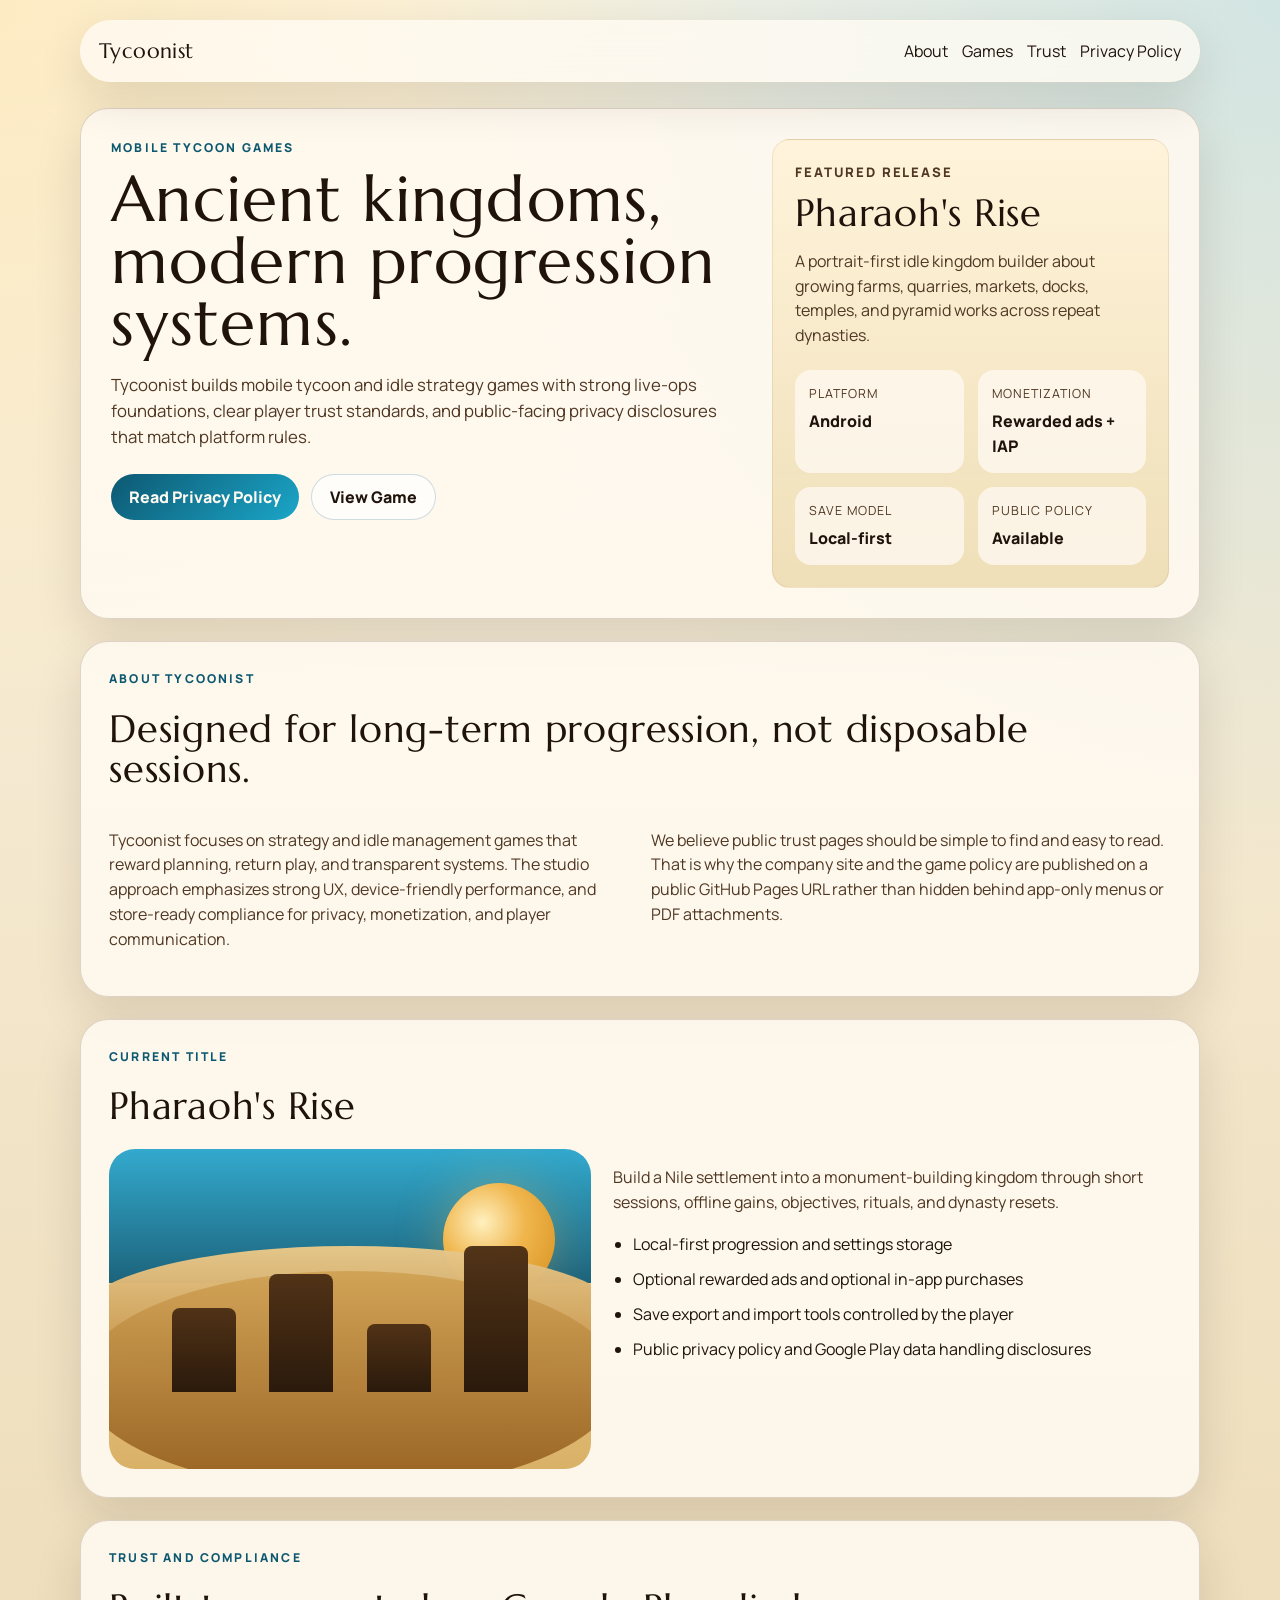
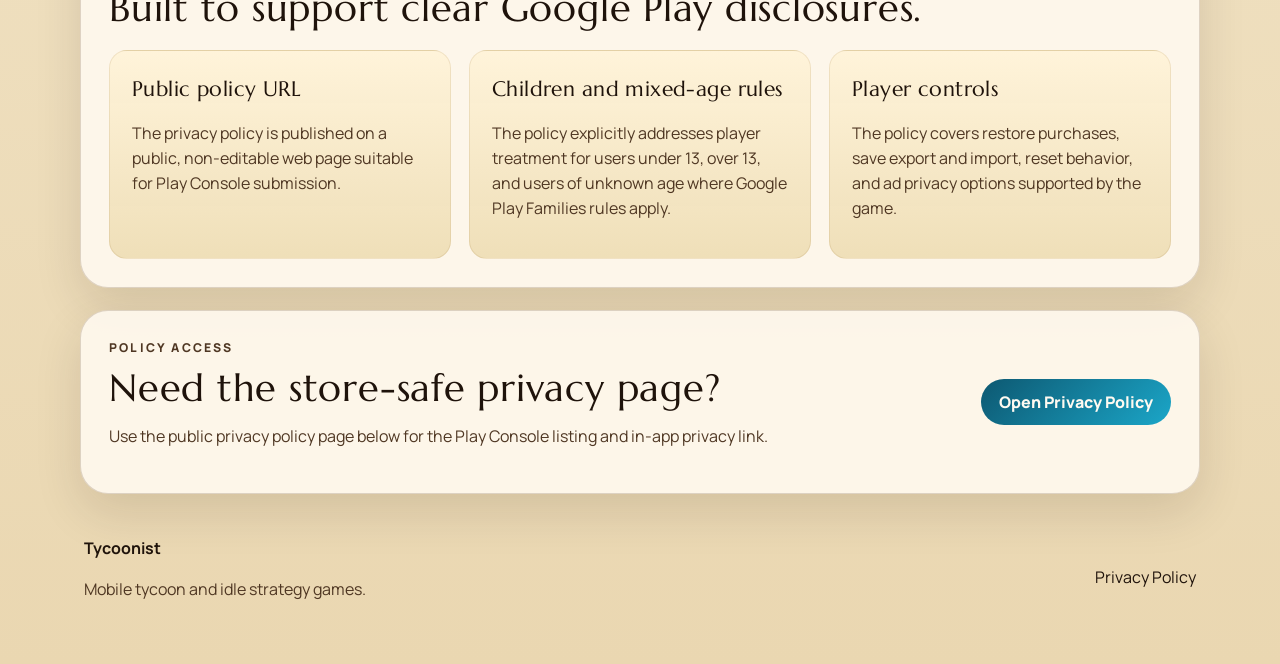
==== index.html @ 2f2cbb04 "Add Tycoonist site and privacy policy" ====
<!DOCTYPE html>
<html lang="en">
  <head>
    <meta charset="UTF-8" />
    <meta name="viewport" content="width=device-width, initial-scale=1.0" />
    <meta
      name="description"
      content="Tycoonist builds premium mobile tycoon games. Read about Pharaoh's Rise and access the public privacy policy."
    />
    <title>Tycoonist</title>
    <link rel="preconnect" href="https://fonts.googleapis.com" />
    <link rel="preconnect" href="https://fonts.gstatic.com" crossorigin />
    <link
      href="https://fonts.googleapis.com/css2?family=Marcellus&family=Manrope:wght@400;500;600;700;800&display=swap"
      rel="stylesheet"
    />
    <link rel="stylesheet" href="./styles.css" />
  </head>
  <body>
    <div class="site-shell">
      <header class="site-header">
        <a class="wordmark" href="./index.html">Tycoonist</a>
        <nav class="site-nav" aria-label="Primary">
          <a href="#about">About</a>
          <a href="#games">Games</a>
          <a href="#trust">Trust</a>
          <a href="./privacy-policy.html">Privacy Policy</a>
        </nav>
      </header>

      <main>
        <section class="hero">
          <div class="hero-copy">
            <p class="eyebrow">Mobile Tycoon Games</p>
            <h1>Ancient kingdoms, modern progression systems.</h1>
            <p class="lede">
              Tycoonist builds mobile tycoon and idle strategy games with strong
              live-ops foundations, clear player trust standards, and
              public-facing privacy disclosures that match platform rules.
            </p>
            <div class="hero-actions">
              <a class="button button-primary" href="./privacy-policy.html"
                >Read Privacy Policy</a
              >
              <a class="button button-secondary" href="#games">View Game</a>
            </div>
          </div>

          <aside class="hero-card">
            <p class="card-label">Featured Release</p>
            <h2>Pharaoh's Rise</h2>
            <p>
              A portrait-first idle kingdom builder about growing farms,
              quarries, markets, docks, temples, and pyramid works across repeat
              dynasties.
            </p>
            <dl class="stat-grid">
              <div>
                <dt>Platform</dt>
                <dd>Android</dd>
              </div>
              <div>
                <dt>Monetization</dt>
                <dd>Rewarded ads + IAP</dd>
              </div>
              <div>
                <dt>Save Model</dt>
                <dd>Local-first</dd>
              </div>
              <div>
                <dt>Public Policy</dt>
                <dd>Available</dd>
              </div>
            </dl>
          </aside>
        </section>

        <section id="about" class="content-section">
          <div class="section-heading">
            <p class="eyebrow">About Tycoonist</p>
            <h2>
              Designed for long-term progression, not disposable sessions.
            </h2>
          </div>
          <div class="two-column">
            <p>
              Tycoonist focuses on strategy and idle management games that
              reward planning, return play, and transparent systems. The studio
              approach emphasizes strong UX, device-friendly performance, and
              store-ready compliance for privacy, monetization, and player
              communication.
            </p>
            <p>
              We believe public trust pages should be simple to find and easy to
              read. That is why the company site and the game policy are
              published on a public GitHub Pages URL rather than hidden behind
              app-only menus or PDF attachments.
            </p>
          </div>
        </section>

        <section id="games" class="content-section">
          <div class="section-heading">
            <p class="eyebrow">Current Title</p>
            <h2>Pharaoh's Rise</h2>
          </div>
          <article class="feature-panel">
            <div class="feature-media">
              <div class="sun-disc"></div>
              <div class="dune-ridge dune-ridge-back"></div>
              <div class="dune-ridge dune-ridge-front"></div>
              <div class="city-band">
                <span></span>
                <span></span>
                <span></span>
                <span></span>
              </div>
            </div>
            <div class="feature-copy">
              <p>
                Build a Nile settlement into a monument-building kingdom through
                short sessions, offline gains, objectives, rituals, and dynasty
                resets.
              </p>
              <ul class="feature-list">
                <li>Local-first progression and settings storage</li>
                <li>Optional rewarded ads and optional in-app purchases</li>
                <li>Save export and import tools controlled by the player</li>
                <li>
                  Public privacy policy and Google Play data handling
                  disclosures
                </li>
              </ul>
            </div>
          </article>
        </section>

        <section id="trust" class="content-section">
          <div class="section-heading">
            <p class="eyebrow">Trust and Compliance</p>
            <h2>Built to support clear Google Play disclosures.</h2>
          </div>
          <div class="trust-grid">
            <article class="trust-card">
              <h3>Public policy URL</h3>
              <p>
                The privacy policy is published on a public, non-editable web
                page suitable for Play Console submission.
              </p>
            </article>
            <article class="trust-card">
              <h3>Children and mixed-age rules</h3>
              <p>
                The policy explicitly addresses player treatment for users under
                13, over 13, and users of unknown age where Google Play Families
                rules apply.
              </p>
            </article>
            <article class="trust-card">
              <h3>Player controls</h3>
              <p>
                The policy covers restore purchases, save export and import,
                reset behavior, and ad privacy options supported by the game.
              </p>
            </article>
          </div>
        </section>

        <section class="content-section final-callout">
          <div>
            <p class="eyebrow">Policy Access</p>
            <h2>Need the store-safe privacy page?</h2>
            <p>
              Use the public privacy policy page below for the Play Console
              listing and in-app privacy link.
            </p>
          </div>
          <a class="button button-primary" href="./privacy-policy.html"
            >Open Privacy Policy</a
          >
        </section>
      </main>

      <footer class="site-footer">
        <div>
          <strong>Tycoonist</strong>
          <p>Mobile tycoon and idle strategy games.</p>
        </div>
        <div>
          <a href="./privacy-policy.html">Privacy Policy</a>
        </div>
      </footer>
    </div>
  </body>
</html>
---- styles.css ----
:root {
  --sand-50: #fff8eb;
  --sand-100: #f3e2bf;
  --sand-200: #d8b87a;
  --sand-300: #b37e34;
  --ink-900: #1f130b;
  --ink-800: #312015;
  --ink-700: #4f3723;
  --river-500: #1ba6c8;
  --river-700: #0d5871;
  --sun-400: #f0b64d;
  --sun-500: #d48c1a;
  --card-border: rgba(77, 47, 17, 0.18);
  --shadow: 0 18px 48px rgba(30, 18, 10, 0.12);
  --radius-lg: 28px;
  --radius-md: 18px;
  color: var(--ink-900);
  background: radial-gradient(
      circle at top left,
      rgba(255, 225, 153, 0.46),
      transparent 30%
    ),
    radial-gradient(
      circle at top right,
      rgba(65, 174, 214, 0.22),
      transparent 34%
    ),
    linear-gradient(180deg, #fbf4e6 0%, #f1e3c5 52%, #ead7b1 100%);
  font-family: "Manrope", sans-serif;
  line-height: 1.55;
  font-weight: 400;
  font-synthesis: none;
  text-rendering: optimizeLegibility;
  -webkit-font-smoothing: antialiased;
  -moz-osx-font-smoothing: grayscale;
}

* {
  box-sizing: border-box;
}

html {
  scroll-behavior: smooth;
}

body {
  margin: 0;
  min-height: 100vh;
  color: var(--ink-900);
}

a {
  color: inherit;
}

.site-shell {
  width: min(1120px, calc(100% - 32px));
  margin: 0 auto;
  padding: 20px 0 40px;
}

.site-header,
.site-footer {
  display: flex;
  align-items: center;
  justify-content: space-between;
  gap: 16px;
}

.site-header {
  position: sticky;
  top: 12px;
  z-index: 10;
  padding: 14px 18px;
  margin-bottom: 26px;
  border: 1px solid rgba(255, 248, 235, 0.72);
  border-radius: 999px;
  background: rgba(255, 251, 244, 0.78);
  backdrop-filter: blur(14px);
  box-shadow: var(--shadow);
}

.wordmark,
h1,
h2,
h3 {
  font-family: "Marcellus", serif;
  letter-spacing: 0.02em;
}

.wordmark {
  text-decoration: none;
  font-size: 1.3rem;
}

.site-nav {
  display: flex;
  flex-wrap: wrap;
  gap: 14px;
}

.site-nav a,
.site-footer a {
  text-decoration: none;
}

.site-nav a:hover,
.site-footer a:hover,
.policy-section a:hover {
  text-decoration: underline;
}

.hero,
.content-section,
.policy-section,
.policy-header {
  border: 1px solid var(--card-border);
  border-radius: var(--radius-lg);
  background: rgba(255, 250, 241, 0.88);
  box-shadow: var(--shadow);
}

.hero {
  display: grid;
  grid-template-columns: minmax(0, 1.45fr) minmax(280px, 0.9fr);
  gap: 22px;
  padding: 30px;
}

.hero-copy,
.hero-card,
.feature-panel,
.final-callout,
.policy-header,
.policy-section {
  min-width: 0;
}

.eyebrow {
  margin: 0 0 10px;
  color: var(--river-700);
  font-size: 0.76rem;
  font-weight: 800;
  letter-spacing: 0.18em;
  text-transform: uppercase;
}

h1 {
  margin: 0;
  font-size: clamp(2.4rem, 5vw, 4.5rem);
  line-height: 0.97;
}

h2 {
  margin: 0;
  font-size: clamp(1.6rem, 3vw, 2.7rem);
  line-height: 1.05;
}

h3 {
  margin: 0 0 10px;
  font-size: 1.3rem;
}

.lede,
.hero-card p,
.feature-copy p,
.trust-card p,
.policy-section p,
.policy-section li,
.site-footer p,
.two-column p,
.final-callout p {
  color: var(--ink-700);
}

.lede {
  margin: 18px 0 0;
  max-width: 62ch;
  font-size: 1.05rem;
}

.hero-actions {
  display: flex;
  flex-wrap: wrap;
  gap: 12px;
  margin-top: 24px;
}

.button {
  display: inline-flex;
  align-items: center;
  justify-content: center;
  min-height: 46px;
  padding: 0 18px;
  border-radius: 999px;
  font-weight: 800;
  text-decoration: none;
}

.button-primary {
  color: #fffaf1;
  background: linear-gradient(135deg, var(--river-700), var(--river-500));
}

.button-secondary {
  border: 1px solid rgba(13, 88, 113, 0.2);
  background: rgba(255, 255, 255, 0.7);
}

.hero-card,
.trust-card {
  padding: 22px;
  border-radius: var(--radius-md);
  background: linear-gradient(
    180deg,
    rgba(255, 243, 217, 0.95),
    rgba(238, 221, 181, 0.94)
  );
  border: 1px solid rgba(143, 98, 37, 0.12);
}

.card-label,
.policy-meta {
  margin: 0 0 10px;
  color: var(--ink-700);
  font-size: 0.82rem;
  font-weight: 800;
  text-transform: uppercase;
  letter-spacing: 0.14em;
}

.stat-grid {
  display: grid;
  grid-template-columns: repeat(2, minmax(0, 1fr));
  gap: 14px;
  margin: 22px 0 0;
}

.stat-grid div {
  padding: 14px;
  border-radius: 16px;
  background: rgba(255, 251, 245, 0.72);
}

.stat-grid dt {
  color: var(--ink-700);
  font-size: 0.78rem;
  text-transform: uppercase;
  letter-spacing: 0.08em;
}

.stat-grid dd {
  margin: 6px 0 0;
  font-weight: 800;
}

.content-section,
.policy-header,
.policy-section {
  padding: 28px;
  margin-top: 22px;
}

.section-heading {
  display: grid;
  gap: 10px;
  margin-bottom: 22px;
}

.two-column {
  display: grid;
  grid-template-columns: repeat(2, minmax(0, 1fr));
  gap: 22px;
}

.feature-panel {
  display: grid;
  grid-template-columns: minmax(260px, 0.95fr) minmax(0, 1.1fr);
  gap: 22px;
  align-items: stretch;
}

.feature-media {
  position: relative;
  min-height: 320px;
  overflow: hidden;
  border-radius: 26px;
  background: linear-gradient(
    180deg,
    rgba(34, 163, 203, 0.92) 0%,
    rgba(16, 91, 117, 0.95) 42%,
    rgba(240, 205, 141, 0.98) 42%,
    rgba(216, 175, 100, 0.98) 100%
  );
}

.sun-disc {
  position: absolute;
  top: 34px;
  right: 36px;
  width: 112px;
  height: 112px;
  border-radius: 50%;
  background: radial-gradient(
    circle at 35% 35%,
    #fff0be 0%,
    var(--sun-400) 42%,
    var(--sun-500) 100%
  );
  box-shadow: 0 0 48px rgba(240, 182, 77, 0.34);
}

.dune-ridge {
  position: absolute;
  left: -6%;
  right: -6%;
  border-radius: 50%;
}

.dune-ridge-back {
  bottom: 26%;
  height: 140px;
  background: linear-gradient(
    180deg,
    rgba(232, 200, 138, 0.98),
    rgba(188, 136, 61, 0.98)
  );
}

.dune-ridge-front {
  bottom: -7%;
  height: 220px;
  background: linear-gradient(
    180deg,
    rgba(209, 163, 86, 0.98),
    rgba(150, 96, 32, 0.98)
  );
}

.city-band {
  position: absolute;
  left: 13%;
  right: 13%;
  bottom: 24%;
  display: flex;
  align-items: end;
  justify-content: space-between;
  gap: 12px;
}

.city-band span {
  display: block;
  width: 18%;
  border-radius: 8px 8px 0 0;
  background: linear-gradient(
    180deg,
    rgba(76, 46, 20, 0.96),
    rgba(40, 24, 11, 0.98)
  );
}

.city-band span:nth-child(1) {
  height: 84px;
}

.city-band span:nth-child(2) {
  height: 118px;
}

.city-band span:nth-child(3) {
  height: 68px;
}

.city-band span:nth-child(4) {
  height: 146px;
}

.feature-list,
.policy-section ul {
  margin: 18px 0 0;
  padding-left: 20px;
}

.feature-list li,
.policy-section li {
  margin-bottom: 10px;
}

.trust-grid {
  display: grid;
  grid-template-columns: repeat(3, minmax(0, 1fr));
  gap: 18px;
}

.final-callout {
  display: flex;
  align-items: center;
  justify-content: space-between;
  gap: 18px;
}

.site-footer {
  margin-top: 22px;
  padding: 20px 4px 6px;
}

.policy-shell {
  max-width: 980px;
}

.policy-page {
  display: grid;
  gap: 0;
}

.policy-header h1 {
  font-size: clamp(2rem, 4.4vw, 3.5rem);
}

.policy-section h2 {
  margin-bottom: 12px;
  font-size: 1.45rem;
}

@media (max-width: 860px) {
  .site-shell {
    width: min(100% - 18px, 1120px);
    padding-top: 10px;
  }

  .site-header,
  .site-footer,
  .hero,
  .feature-panel,
  .two-column,
  .trust-grid,
  .final-callout {
    grid-template-columns: 1fr;
    flex-direction: column;
    align-items: stretch;
  }

  .site-header,
  .site-footer {
    border-radius: 24px;
  }

  .hero,
  .content-section,
  .policy-header,
  .policy-section {
    padding: 20px;
  }

  .hero {
    gap: 18px;
  }

  .feature-media {
    min-height: 250px;
  }
}

@media (max-width: 560px) {
  .site-nav {
    gap: 10px;
    font-size: 0.92rem;
  }

  .stat-grid,
  .trust-grid {
    grid-template-columns: 1fr;
  }
}
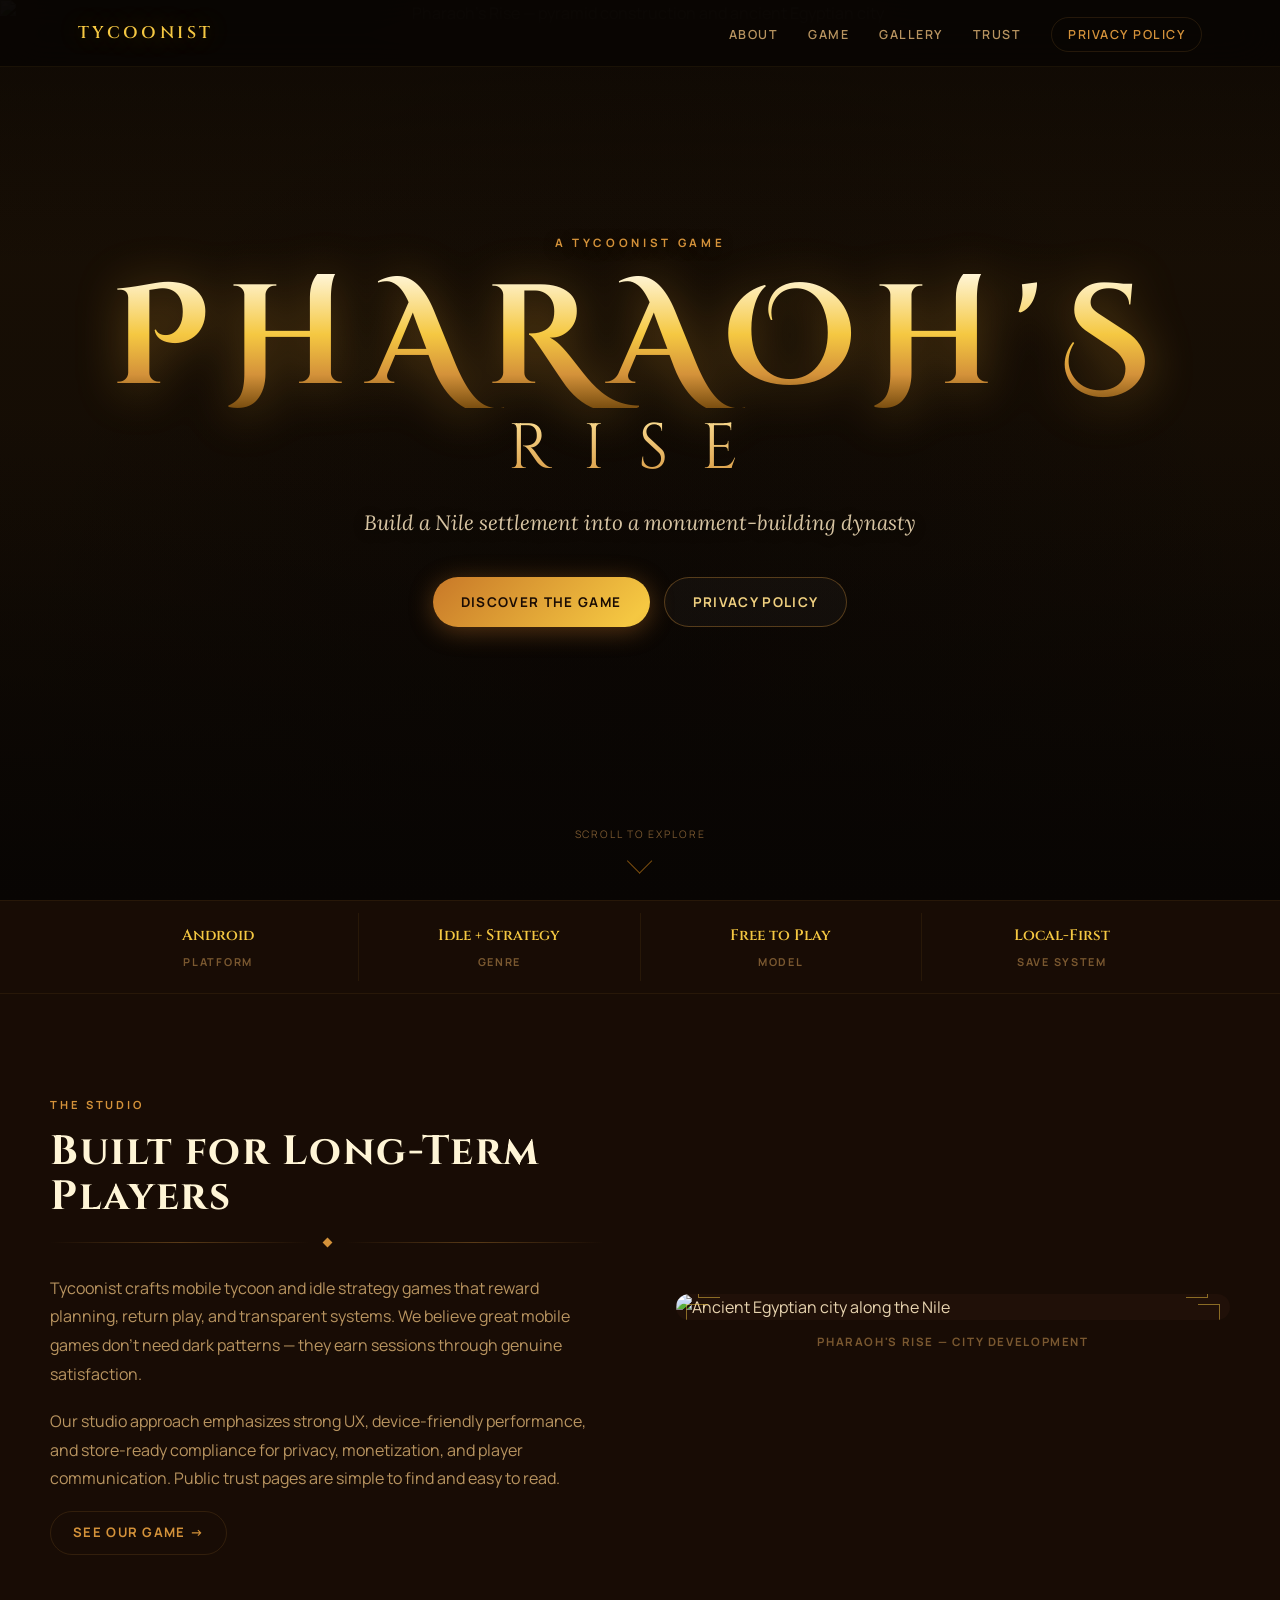
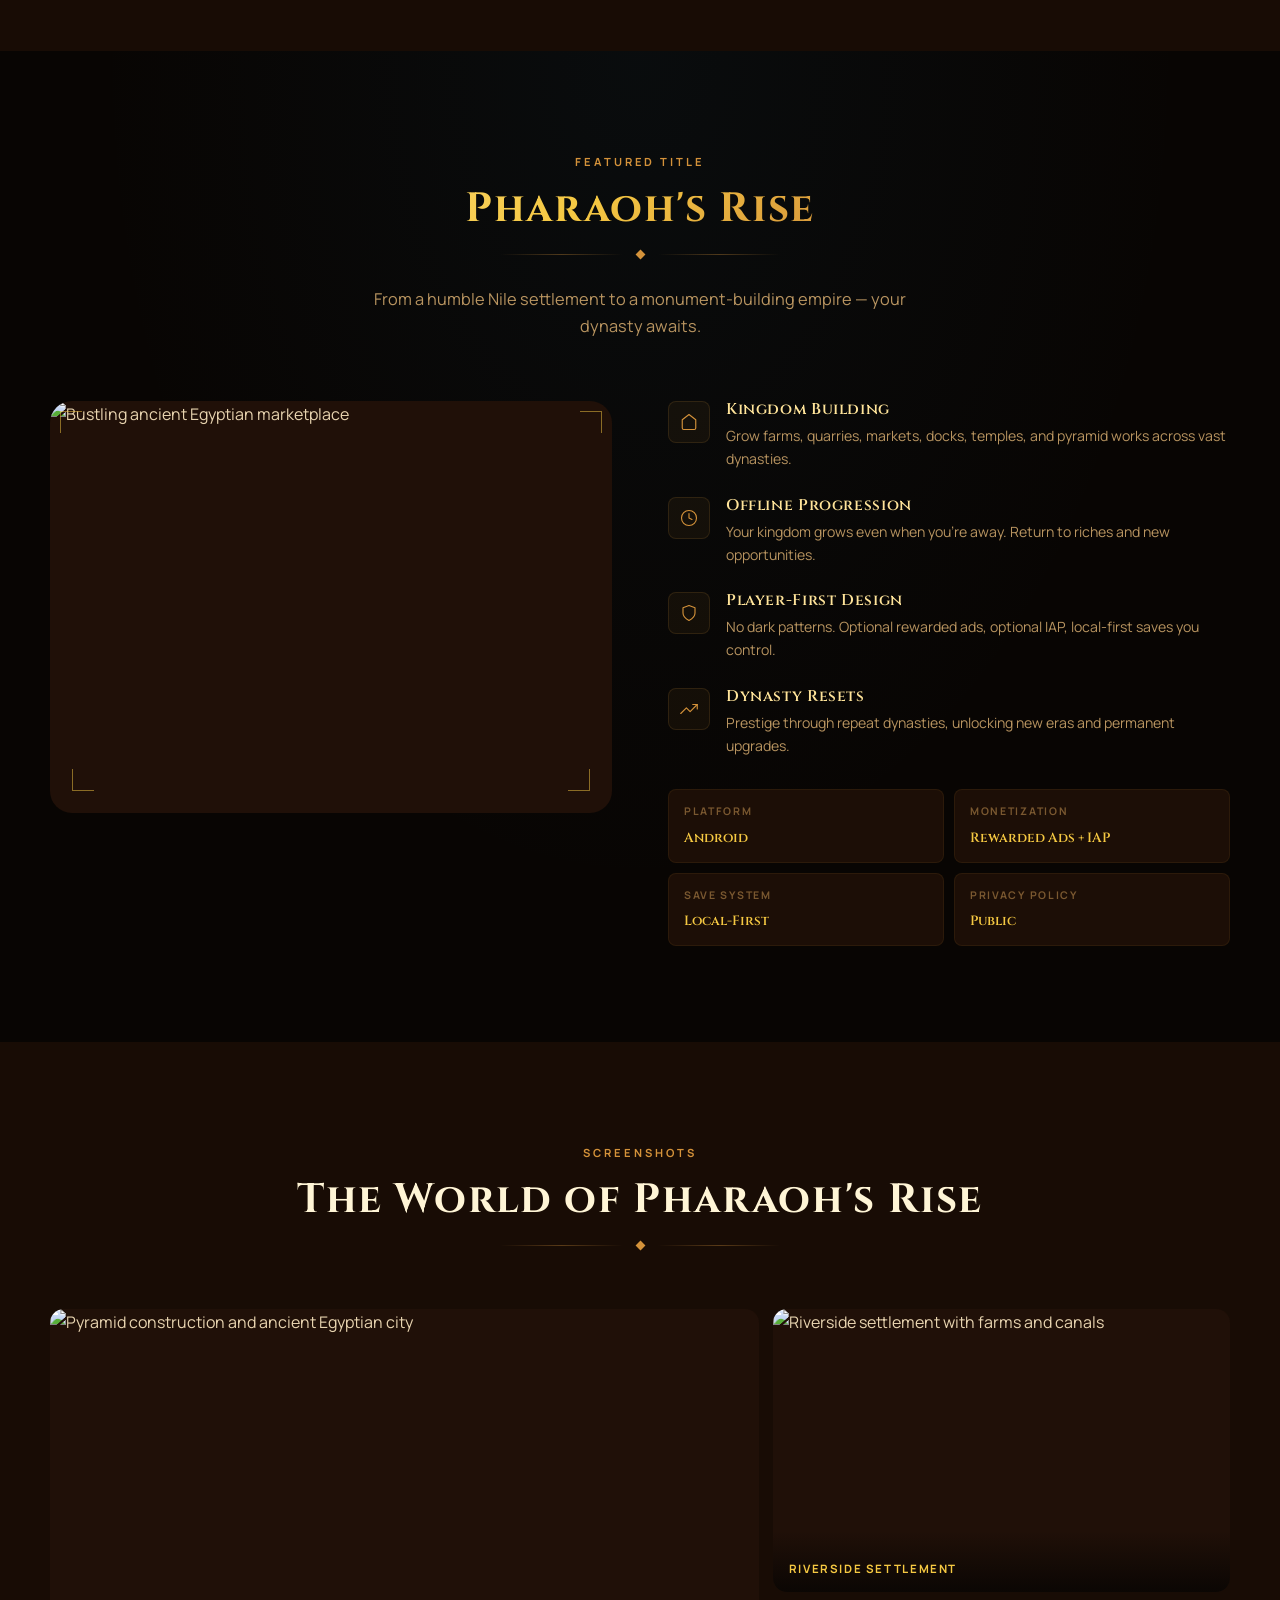
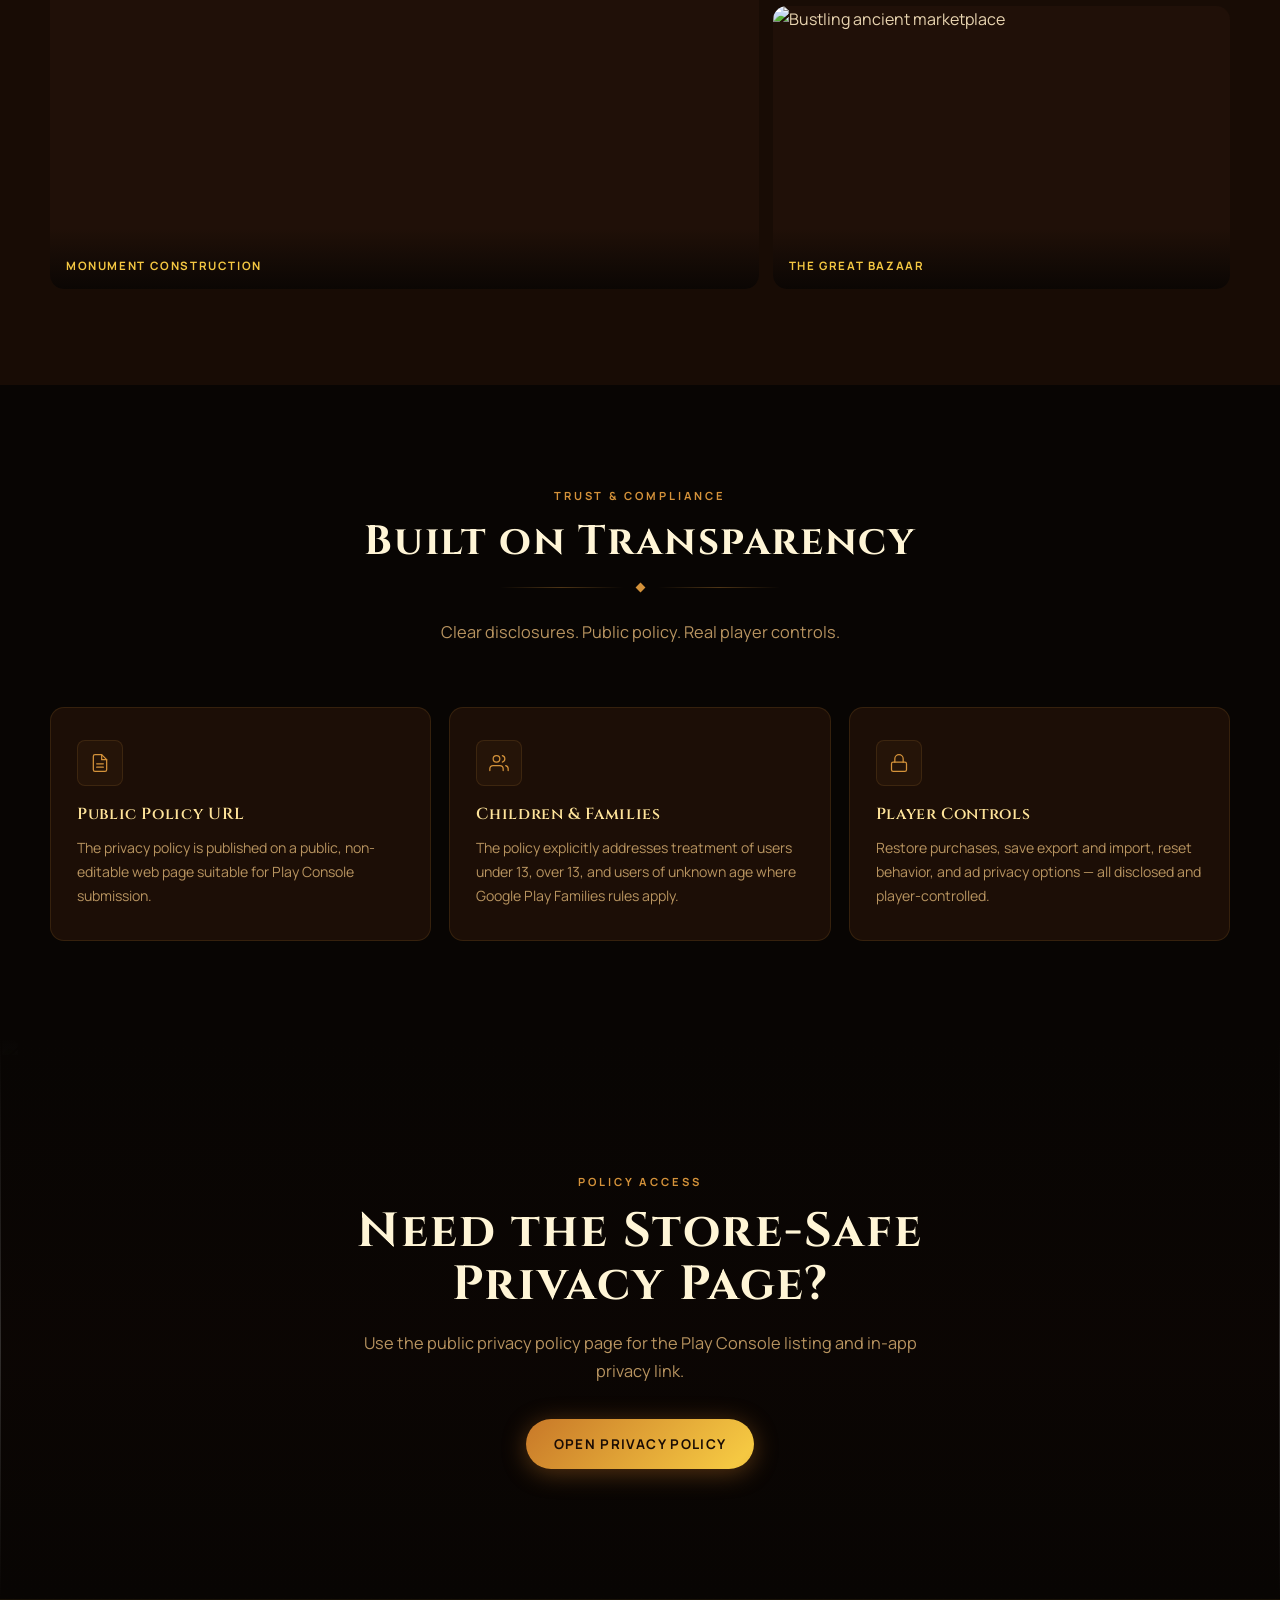
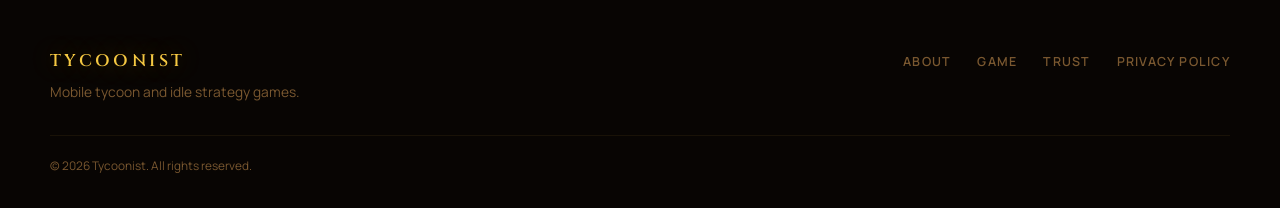
==== commit 443de1de: "Redesign website with immersive dark Egyptian game aesthetic Complete visual overhaul inspired by Ph" ====
--- a/index.html
+++ b/index.html
@@ -5,191 +5,370 @@
     <meta name="viewport" content="width=device-width, initial-scale=1.0" />
     <meta
       name="description"
-      content="Tycoonist builds premium mobile tycoon games. Read about Pharaoh's Rise and access the public privacy policy."
+      content="Pharaoh's Rise — Build an ancient Egyptian empire from a Nile settlement to a monument-building dynasty. A mobile tycoon game by Tycoonist."
     />
-    <title>Tycoonist</title>
+    <title>Tycoonist — Pharaoh's Rise</title>
     <link rel="preconnect" href="https://fonts.googleapis.com" />
     <link rel="preconnect" href="https://fonts.gstatic.com" crossorigin />
     <link
-      href="https://fonts.googleapis.com/css2?family=Marcellus&family=Manrope:wght@400;500;600;700;800&display=swap"
+      href="https://fonts.googleapis.com/css2?family=Cinzel:wght@400;600;700;900&family=Cinzel+Decorative:wght@700&family=Lora:ital,wght@0,400;1,400&family=Manrope:wght@400;500;600;700;800&display=swap"
       rel="stylesheet"
     />
     <link rel="stylesheet" href="./styles.css" />
   </head>
   <body>
-    <div class="site-shell">
-      <header class="site-header">
-        <a class="wordmark" href="./index.html">Tycoonist</a>
-        <nav class="site-nav" aria-label="Primary">
+
+    <!-- ============================================================
+         NAVIGATION
+    ============================================================ -->
+    <nav class="site-nav" role="navigation" aria-label="Primary">
+      <div class="nav-inner">
+        <a class="wordmark" href="./index.html">TYCOONIST</a>
+        <ul class="nav-links" role="list">
+          <li><a href="#about">About</a></li>
+          <li><a href="#game">Game</a></li>
+          <li><a href="#gallery">Gallery</a></li>
+          <li><a href="#trust">Trust</a></li>
+          <li><a href="./privacy-policy.html" class="nav-pill">Privacy Policy</a></li>
+        </ul>
+      </div>
+    </nav>
+
+    <!-- ============================================================
+         HERO
+    ============================================================ -->
+    <section class="hero" id="hero">
+      <div class="hero-image-wrap">
+        <img
+          src="./images/pyramid.jpg"
+          alt="Pharaoh's Rise — pyramid construction and ancient Egyptian city"
+          class="hero-img"
+        />
+        <div class="hero-overlay"></div>
+      </div>
+
+      <div class="hero-content">
+        <p class="hero-eyebrow">A Tycoonist Game</p>
+        <h1 class="hero-title">
+          <span class="hero-title-main">PHARAOH'S</span>
+          <span class="hero-title-sub">RISE</span>
+        </h1>
+        <p class="hero-tagline">Build a Nile settlement into a monument-building dynasty</p>
+        <div class="hero-actions">
+          <a class="btn btn-gold" href="#game">Discover the Game</a>
+          <a class="btn btn-outline" href="./privacy-policy.html">Privacy Policy</a>
+        </div>
+      </div>
+
+      <div class="hero-scroll" aria-hidden="true">
+        <span>Scroll to explore</span>
+        <div class="scroll-arrow"></div>
+      </div>
+    </section>
+
+    <!-- ============================================================
+         STATS BAR
+    ============================================================ -->
+    <div class="stats-bar" aria-label="Game details">
+      <div class="stats-inner">
+        <div class="stat">
+          <span class="stat-value">Android</span>
+          <span class="stat-label">Platform</span>
+        </div>
+        <div class="stat-divider" aria-hidden="true"></div>
+        <div class="stat">
+          <span class="stat-value">Idle + Strategy</span>
+          <span class="stat-label">Genre</span>
+        </div>
+        <div class="stat-divider" aria-hidden="true"></div>
+        <div class="stat">
+          <span class="stat-value">Free to Play</span>
+          <span class="stat-label">Model</span>
+        </div>
+        <div class="stat-divider" aria-hidden="true"></div>
+        <div class="stat">
+          <span class="stat-value">Local-First</span>
+          <span class="stat-label">Save System</span>
+        </div>
+      </div>
+    </div>
+
+    <main>
+
+      <!-- ============================================================
+           ABOUT SECTION
+      ============================================================ -->
+      <section class="section about-section" id="about">
+        <div class="section-inner about-inner">
+
+          <div class="about-text">
+            <p class="section-eyebrow">The Studio</p>
+            <h2 class="section-title">Built for Long-Term Players</h2>
+            <div class="ornament-divider" aria-hidden="true">
+              <span></span>
+              <span class="diamond"></span>
+              <span></span>
+            </div>
+            <p class="about-body">
+              Tycoonist crafts mobile tycoon and idle strategy games that reward planning, return
+              play, and transparent systems. We believe great mobile games don't need dark
+              patterns — they earn sessions through genuine satisfaction.
+            </p>
+            <p class="about-body">
+              Our studio approach emphasizes strong UX, device-friendly performance, and
+              store-ready compliance for privacy, monetization, and player communication. Public
+              trust pages are simple to find and easy to read.
+            </p>
+            <a class="btn btn-gold-outline" href="#game">See Our Game &rarr;</a>
+          </div>
+
+          <div class="about-visual">
+            <div class="image-frame">
+              <img src="./images/city.jpg" alt="Ancient Egyptian city along the Nile" />
+              <div class="frame-corners" aria-hidden="true"></div>
+            </div>
+            <p class="image-caption">Pharaoh's Rise — City Development</p>
+          </div>
+
+        </div>
+      </section>
+
+      <!-- ============================================================
+           GAME SECTION
+      ============================================================ -->
+      <section class="section game-section" id="game">
+        <div class="section-inner">
+
+          <div class="section-header">
+            <p class="section-eyebrow">Featured Title</p>
+            <h2 class="section-title gold-text">Pharaoh's Rise</h2>
+            <div class="ornament-divider centered" aria-hidden="true">
+              <span></span>
+              <span class="diamond"></span>
+              <span></span>
+            </div>
+            <p class="section-subtitle">
+              From a humble Nile settlement to a monument-building empire — your dynasty awaits.
+            </p>
+          </div>
+
+          <div class="game-showcase">
+
+            <div class="showcase-visual">
+              <div class="image-frame image-frame-tall">
+                <img src="./images/marketplace.jpg" alt="Bustling ancient Egyptian marketplace" />
+                <div class="frame-corners" aria-hidden="true"></div>
+              </div>
+            </div>
+
+            <div class="game-details">
+              <ul class="game-features-list" role="list">
+                <li class="game-feature">
+                  <div class="feature-icon" aria-hidden="true">
+                    <svg viewBox="0 0 24 24" fill="none" xmlns="http://www.w3.org/2000/svg" aria-hidden="true">
+                      <path d="M3 9l9-7 9 7v11a2 2 0 01-2 2H5a2 2 0 01-2-2V9z" stroke="currentColor" stroke-width="1.5" stroke-linecap="round" stroke-linejoin="round"/>
+                    </svg>
+                  </div>
+                  <div class="feature-text">
+                    <h3>Kingdom Building</h3>
+                    <p>Grow farms, quarries, markets, docks, temples, and pyramid works across vast dynasties.</p>
+                  </div>
+                </li>
+                <li class="game-feature">
+                  <div class="feature-icon" aria-hidden="true">
+                    <svg viewBox="0 0 24 24" fill="none" xmlns="http://www.w3.org/2000/svg" aria-hidden="true">
+                      <circle cx="12" cy="12" r="10" stroke="currentColor" stroke-width="1.5"/>
+                      <polyline points="12 6 12 12 16 14" stroke="currentColor" stroke-width="1.5" stroke-linecap="round" stroke-linejoin="round"/>
+                    </svg>
+                  </div>
+                  <div class="feature-text">
+                    <h3>Offline Progression</h3>
+                    <p>Your kingdom grows even when you're away. Return to riches and new opportunities.</p>
+                  </div>
+                </li>
+                <li class="game-feature">
+                  <div class="feature-icon" aria-hidden="true">
+                    <svg viewBox="0 0 24 24" fill="none" xmlns="http://www.w3.org/2000/svg" aria-hidden="true">
+                      <path d="M12 22s8-4 8-10V5l-8-3-8 3v7c0 6 8 10 8 10z" stroke="currentColor" stroke-width="1.5" stroke-linecap="round" stroke-linejoin="round"/>
+                    </svg>
+                  </div>
+                  <div class="feature-text">
+                    <h3>Player-First Design</h3>
+                    <p>No dark patterns. Optional rewarded ads, optional IAP, local-first saves you control.</p>
+                  </div>
+                </li>
+                <li class="game-feature">
+                  <div class="feature-icon" aria-hidden="true">
+                    <svg viewBox="0 0 24 24" fill="none" xmlns="http://www.w3.org/2000/svg" aria-hidden="true">
+                      <polyline points="23 6 13.5 15.5 8.5 10.5 1 18" stroke="currentColor" stroke-width="1.5" stroke-linecap="round" stroke-linejoin="round"/>
+                      <polyline points="17 6 23 6 23 12" stroke="currentColor" stroke-width="1.5" stroke-linecap="round" stroke-linejoin="round"/>
+                    </svg>
+                  </div>
+                  <div class="feature-text">
+                    <h3>Dynasty Resets</h3>
+                    <p>Prestige through repeat dynasties, unlocking new eras and permanent upgrades.</p>
+                  </div>
+                </li>
+              </ul>
+
+              <div class="game-meta-grid" role="list" aria-label="Game specifications">
+                <div class="meta-item" role="listitem">
+                  <span class="meta-label">Platform</span>
+                  <span class="meta-value">Android</span>
+                </div>
+                <div class="meta-item" role="listitem">
+                  <span class="meta-label">Monetization</span>
+                  <span class="meta-value">Rewarded Ads + IAP</span>
+                </div>
+                <div class="meta-item" role="listitem">
+                  <span class="meta-label">Save System</span>
+                  <span class="meta-value">Local-First</span>
+                </div>
+                <div class="meta-item" role="listitem">
+                  <span class="meta-label">Privacy Policy</span>
+                  <span class="meta-value">Public</span>
+                </div>
+              </div>
+            </div>
+
+          </div>
+        </div>
+      </section>
+
+      <!-- ============================================================
+           GALLERY SECTION
+      ============================================================ -->
+      <section class="section gallery-section" id="gallery">
+        <div class="section-inner">
+
+          <div class="section-header">
+            <p class="section-eyebrow">Screenshots</p>
+            <h2 class="section-title">The World of Pharaoh's Rise</h2>
+            <div class="ornament-divider centered" aria-hidden="true">
+              <span></span>
+              <span class="diamond"></span>
+              <span></span>
+            </div>
+          </div>
+
+          <div class="gallery-grid">
+            <div class="gallery-item gallery-item-large">
+              <img src="./images/pyramid.jpg" alt="Pyramid construction and ancient Egyptian city" loading="lazy" />
+              <div class="gallery-caption">Monument Construction</div>
+            </div>
+            <div class="gallery-item">
+              <img src="./images/settlement.jpg" alt="Riverside settlement with farms and canals" loading="lazy" />
+              <div class="gallery-caption">Riverside Settlement</div>
+            </div>
+            <div class="gallery-item">
+              <img src="./images/marketplace.jpg" alt="Bustling ancient marketplace" loading="lazy" />
+              <div class="gallery-caption">The Great Bazaar</div>
+            </div>
+          </div>
+
+        </div>
+      </section>
+
+      <!-- ============================================================
+           TRUST SECTION
+      ============================================================ -->
+      <section class="section trust-section" id="trust">
+        <div class="section-inner">
+
+          <div class="section-header">
+            <p class="section-eyebrow">Trust &amp; Compliance</p>
+            <h2 class="section-title">Built on Transparency</h2>
+            <div class="ornament-divider centered" aria-hidden="true">
+              <span></span>
+              <span class="diamond"></span>
+              <span></span>
+            </div>
+            <p class="section-subtitle">Clear disclosures. Public policy. Real player controls.</p>
+          </div>
+
+          <div class="trust-grid">
+
+            <article class="trust-card">
+              <div class="trust-icon" aria-hidden="true">
+                <svg viewBox="0 0 24 24" fill="none" xmlns="http://www.w3.org/2000/svg">
+                  <path d="M14 2H6a2 2 0 00-2 2v16a2 2 0 002 2h12a2 2 0 002-2V8z" stroke="currentColor" stroke-width="1.5" stroke-linecap="round" stroke-linejoin="round"/>
+                  <polyline points="14 2 14 8 20 8" stroke="currentColor" stroke-width="1.5" stroke-linecap="round" stroke-linejoin="round"/>
+                  <line x1="16" y1="13" x2="8" y2="13" stroke="currentColor" stroke-width="1.5" stroke-linecap="round"/>
+                  <line x1="16" y1="17" x2="8" y2="17" stroke="currentColor" stroke-width="1.5" stroke-linecap="round"/>
+                </svg>
+              </div>
+              <h3>Public Policy URL</h3>
+              <p>The privacy policy is published on a public, non-editable web page suitable for Play Console submission.</p>
+            </article>
+
+            <article class="trust-card">
+              <div class="trust-icon" aria-hidden="true">
+                <svg viewBox="0 0 24 24" fill="none" xmlns="http://www.w3.org/2000/svg">
+                  <path d="M17 21v-2a4 4 0 00-4-4H5a4 4 0 00-4 4v2" stroke="currentColor" stroke-width="1.5" stroke-linecap="round" stroke-linejoin="round"/>
+                  <circle cx="9" cy="7" r="4" stroke="currentColor" stroke-width="1.5" stroke-linecap="round" stroke-linejoin="round"/>
+                  <path d="M23 21v-2a4 4 0 00-3-3.87" stroke="currentColor" stroke-width="1.5" stroke-linecap="round" stroke-linejoin="round"/>
+                  <path d="M16 3.13a4 4 0 010 7.75" stroke="currentColor" stroke-width="1.5" stroke-linecap="round" stroke-linejoin="round"/>
+                </svg>
+              </div>
+              <h3>Children &amp; Families</h3>
+              <p>The policy explicitly addresses treatment of users under 13, over 13, and users of unknown age where Google Play Families rules apply.</p>
+            </article>
+
+            <article class="trust-card">
+              <div class="trust-icon" aria-hidden="true">
+                <svg viewBox="0 0 24 24" fill="none" xmlns="http://www.w3.org/2000/svg">
+                  <rect x="3" y="11" width="18" height="11" rx="2" ry="2" stroke="currentColor" stroke-width="1.5" stroke-linecap="round" stroke-linejoin="round"/>
+                  <path d="M7 11V7a5 5 0 0110 0v4" stroke="currentColor" stroke-width="1.5" stroke-linecap="round" stroke-linejoin="round"/>
+                </svg>
+              </div>
+              <h3>Player Controls</h3>
+              <p>Restore purchases, save export and import, reset behavior, and ad privacy options — all disclosed and player-controlled.</p>
+            </article>
+
+          </div>
+        </div>
+      </section>
+
+      <!-- ============================================================
+           CTA SECTION
+      ============================================================ -->
+      <section class="cta-section">
+        <div class="cta-image-wrap" aria-hidden="true">
+          <img src="./images/settlement.jpg" alt="" />
+          <div class="cta-overlay"></div>
+        </div>
+        <div class="cta-content">
+          <p class="section-eyebrow">Policy Access</p>
+          <h2 class="cta-title">Need the Store-Safe Privacy Page?</h2>
+          <p class="cta-body">
+            Use the public privacy policy page for the Play Console listing and in-app privacy link.
+          </p>
+          <a class="btn btn-gold" href="./privacy-policy.html">Open Privacy Policy</a>
+        </div>
+      </section>
+
+    </main>
+
+    <!-- ============================================================
+         FOOTER
+    ============================================================ -->
+    <footer class="site-footer">
+      <div class="footer-inner">
+        <div class="footer-brand">
+          <a class="wordmark footer-wordmark" href="./index.html">TYCOONIST</a>
+          <p>Mobile tycoon and idle strategy games.</p>
+        </div>
+        <nav class="footer-nav" aria-label="Footer navigation">
           <a href="#about">About</a>
-          <a href="#games">Games</a>
+          <a href="#game">Game</a>
           <a href="#trust">Trust</a>
           <a href="./privacy-policy.html">Privacy Policy</a>
         </nav>
-      </header>
-
-      <main>
-        <section class="hero">
-          <div class="hero-copy">
-            <p class="eyebrow">Mobile Tycoon Games</p>
-            <h1>Ancient kingdoms, modern progression systems.</h1>
-            <p class="lede">
-              Tycoonist builds mobile tycoon and idle strategy games with strong
-              live-ops foundations, clear player trust standards, and
-              public-facing privacy disclosures that match platform rules.
-            </p>
-            <div class="hero-actions">
-              <a class="button button-primary" href="./privacy-policy.html"
-                >Read Privacy Policy</a
-              >
-              <a class="button button-secondary" href="#games">View Game</a>
-            </div>
-          </div>
-
-          <aside class="hero-card">
-            <p class="card-label">Featured Release</p>
-            <h2>Pharaoh's Rise</h2>
-            <p>
-              A portrait-first idle kingdom builder about growing farms,
-              quarries, markets, docks, temples, and pyramid works across repeat
-              dynasties.
-            </p>
-            <dl class="stat-grid">
-              <div>
-                <dt>Platform</dt>
-                <dd>Android</dd>
-              </div>
-              <div>
-                <dt>Monetization</dt>
-                <dd>Rewarded ads + IAP</dd>
-              </div>
-              <div>
-                <dt>Save Model</dt>
-                <dd>Local-first</dd>
-              </div>
-              <div>
-                <dt>Public Policy</dt>
-                <dd>Available</dd>
-              </div>
-            </dl>
-          </aside>
-        </section>
-
-        <section id="about" class="content-section">
-          <div class="section-heading">
-            <p class="eyebrow">About Tycoonist</p>
-            <h2>
-              Designed for long-term progression, not disposable sessions.
-            </h2>
-          </div>
-          <div class="two-column">
-            <p>
-              Tycoonist focuses on strategy and idle management games that
-              reward planning, return play, and transparent systems. The studio
-              approach emphasizes strong UX, device-friendly performance, and
-              store-ready compliance for privacy, monetization, and player
-              communication.
-            </p>
-            <p>
-              We believe public trust pages should be simple to find and easy to
-              read. That is why the company site and the game policy are
-              published on a public GitHub Pages URL rather than hidden behind
-              app-only menus or PDF attachments.
-            </p>
-          </div>
-        </section>
-
-        <section id="games" class="content-section">
-          <div class="section-heading">
-            <p class="eyebrow">Current Title</p>
-            <h2>Pharaoh's Rise</h2>
-          </div>
-          <article class="feature-panel">
-            <div class="feature-media">
-              <div class="sun-disc"></div>
-              <div class="dune-ridge dune-ridge-back"></div>
-              <div class="dune-ridge dune-ridge-front"></div>
-              <div class="city-band">
-                <span></span>
-                <span></span>
-                <span></span>
-                <span></span>
-              </div>
-            </div>
-            <div class="feature-copy">
-              <p>
-                Build a Nile settlement into a monument-building kingdom through
-                short sessions, offline gains, objectives, rituals, and dynasty
-                resets.
-              </p>
-              <ul class="feature-list">
-                <li>Local-first progression and settings storage</li>
-                <li>Optional rewarded ads and optional in-app purchases</li>
-                <li>Save export and import tools controlled by the player</li>
-                <li>
-                  Public privacy policy and Google Play data handling
-                  disclosures
-                </li>
-              </ul>
-            </div>
-          </article>
-        </section>
-
-        <section id="trust" class="content-section">
-          <div class="section-heading">
-            <p class="eyebrow">Trust and Compliance</p>
-            <h2>Built to support clear Google Play disclosures.</h2>
-          </div>
-          <div class="trust-grid">
-            <article class="trust-card">
-              <h3>Public policy URL</h3>
-              <p>
-                The privacy policy is published on a public, non-editable web
-                page suitable for Play Console submission.
-              </p>
-            </article>
-            <article class="trust-card">
-              <h3>Children and mixed-age rules</h3>
-              <p>
-                The policy explicitly addresses player treatment for users under
-                13, over 13, and users of unknown age where Google Play Families
-                rules apply.
-              </p>
-            </article>
-            <article class="trust-card">
-              <h3>Player controls</h3>
-              <p>
-                The policy covers restore purchases, save export and import,
-                reset behavior, and ad privacy options supported by the game.
-              </p>
-            </article>
-          </div>
-        </section>
-
-        <section class="content-section final-callout">
-          <div>
-            <p class="eyebrow">Policy Access</p>
-            <h2>Need the store-safe privacy page?</h2>
-            <p>
-              Use the public privacy policy page below for the Play Console
-              listing and in-app privacy link.
-            </p>
-          </div>
-          <a class="button button-primary" href="./privacy-policy.html"
-            >Open Privacy Policy</a
-          >
-        </section>
-      </main>
-
-      <footer class="site-footer">
-        <div>
-          <strong>Tycoonist</strong>
-          <p>Mobile tycoon and idle strategy games.</p>
-        </div>
-        <div>
-          <a href="./privacy-policy.html">Privacy Policy</a>
-        </div>
-      </footer>
-    </div>
+      </div>
+      <div class="footer-bottom">
+        <p>&copy; 2026 Tycoonist. All rights reserved.</p>
+      </div>
+    </footer>
+
   </body>
 </html>
--- a/styles.css
+++ b/styles.css
@@ -1,475 +1,1172 @@
+/* ============================================================
+   DESIGN TOKENS
+   ============================================================ */
 :root {
-  --sand-50: #fff8eb;
-  --sand-100: #f3e2bf;
-  --sand-200: #d8b87a;
-  --sand-300: #b37e34;
-  --ink-900: #1f130b;
-  --ink-800: #312015;
-  --ink-700: #4f3723;
-  --river-500: #1ba6c8;
-  --river-700: #0d5871;
-  --sun-400: #f0b64d;
-  --sun-500: #d48c1a;
-  --card-border: rgba(77, 47, 17, 0.18);
-  --shadow: 0 18px 48px rgba(30, 18, 10, 0.12);
-  --radius-lg: 28px;
-  --radius-md: 18px;
-  color: var(--ink-900);
-  background: radial-gradient(
-      circle at top left,
-      rgba(255, 225, 153, 0.46),
-      transparent 30%
-    ),
-    radial-gradient(
-      circle at top right,
-      rgba(65, 174, 214, 0.22),
-      transparent 34%
-    ),
-    linear-gradient(180deg, #fbf4e6 0%, #f1e3c5 52%, #ead7b1 100%);
+  /* Gold */
+  --gold-100: #fff5d6;
+  --gold-200: #ffe49a;
+  --gold-300: #f5c842;
+  --gold-400: #d4923a;
+  --gold-500: #a06820;
+  --gold-600: #7a4e10;
+
+  /* Dark earth backgrounds */
+  --bg-deepest: #080503;
+  --bg-deep:    #100704;
+  --bg-dark:    #180c05;
+  --bg-mid:     #201008;
+  --bg-card:    #1c0e06;
+  --bg-card-hover: #241408;
+
+  /* Nile blue */
+  --nile-700: #0d3a5a;
+  --nile-500: #1a6a98;
+  --nile-300: #3a9ac8;
+
+  /* Text */
+  --text-gold:   #f0d080;
+  --text-light:  #e8d4b0;
+  --text-body:   #b89460;
+  --text-muted:  #7a5830;
+
+  /* Borders */
+  --border-glow:   rgba(212, 146, 58, 0.35);
+  --border-subtle: rgba(212, 146, 58, 0.14);
+  --border-dark:   rgba(255, 180, 60, 0.07);
+
+  /* Shadows / glows */
+  --shadow-deep: 0 24px 72px rgba(0, 0, 0, 0.7);
+  --shadow-card: 0 8px 32px rgba(0, 0, 0, 0.45);
+  --glow-gold:   0 0 40px rgba(212, 146, 58, 0.22);
+
+  /* Layout */
+  --max-width: 1180px;
+  --radius-lg: 22px;
+  --radius-md: 14px;
+  --radius-sm: 8px;
+  --radius-pill: 999px;
+}
+
+/* ============================================================
+   RESET
+   ============================================================ */
+*, *::before, *::after {
+  box-sizing: border-box;
+  margin: 0;
+  padding: 0;
+}
+
+html {
+  scroll-behavior: smooth;
+}
+
+body {
+  background-color: var(--bg-deepest);
+  color: var(--text-light);
   font-family: "Manrope", sans-serif;
-  line-height: 1.55;
   font-weight: 400;
-  font-synthesis: none;
-  text-rendering: optimizeLegibility;
+  line-height: 1.65;
   -webkit-font-smoothing: antialiased;
   -moz-osx-font-smoothing: grayscale;
-}
-
-* {
-  box-sizing: border-box;
-}
-
-html {
-  scroll-behavior: smooth;
-}
-
-body {
-  margin: 0;
-  min-height: 100vh;
-  color: var(--ink-900);
+  overflow-x: hidden;
 }
 
 a {
   color: inherit;
-}
-
-.site-shell {
-  width: min(1120px, calc(100% - 32px));
+  text-decoration: none;
+}
+
+img {
+  display: block;
+  width: 100%;
+  object-fit: cover;
+}
+
+ul, ol {
+  list-style: none;
+}
+
+/* ============================================================
+   TYPOGRAPHY
+   ============================================================ */
+h1, h2, h3, .wordmark {
+  font-family: "Cinzel", serif;
+  letter-spacing: 0.04em;
+  line-height: 1.1;
+}
+
+.gold-text {
+  background: linear-gradient(
+    135deg,
+    var(--gold-200) 0%,
+    var(--gold-300) 45%,
+    var(--gold-400) 70%,
+    var(--gold-200) 100%
+  );
+  -webkit-background-clip: text;
+  -webkit-text-fill-color: transparent;
+  background-clip: text;
+}
+
+.section-eyebrow {
+  display: inline-block;
+  color: var(--gold-400);
+  font-family: "Manrope", sans-serif;
+  font-size: 0.7rem;
+  font-weight: 700;
+  letter-spacing: 0.26em;
+  text-transform: uppercase;
+  margin-bottom: 14px;
+}
+
+.section-title {
+  font-size: clamp(1.8rem, 3.2vw, 2.9rem);
+  color: var(--gold-100);
+  margin-bottom: 0;
+}
+
+.section-subtitle {
+  max-width: 54ch;
+  margin: 20px auto 0;
+  color: var(--text-body);
+  font-size: 1.02rem;
+  line-height: 1.7;
+}
+
+/* ============================================================
+   ORNAMENT DIVIDER
+   ============================================================ */
+.ornament-divider {
+  display: flex;
+  align-items: center;
+  gap: 14px;
+  margin: 20px 0 28px;
+}
+
+.ornament-divider.centered {
+  justify-content: center;
+  max-width: 280px;
+  margin-left: auto;
+  margin-right: auto;
+}
+
+.ornament-divider span:not(.diamond) {
+  flex: 1;
+  height: 1px;
+  background: linear-gradient(90deg, transparent, var(--border-glow), transparent);
+}
+
+.ornament-divider .diamond {
+  flex-shrink: 0;
+  width: 7px;
+  height: 7px;
+  background: var(--gold-400);
+  transform: rotate(45deg);
+}
+
+/* ============================================================
+   BUTTONS
+   ============================================================ */
+.btn {
+  display: inline-flex;
+  align-items: center;
+  justify-content: center;
+  min-height: 50px;
+  padding: 0 28px;
+  border-radius: var(--radius-pill);
+  font-family: "Manrope", sans-serif;
+  font-size: 0.84rem;
+  font-weight: 700;
+  letter-spacing: 0.1em;
+  text-transform: uppercase;
+  transition: transform 0.22s ease, box-shadow 0.22s ease, background 0.22s ease;
+  cursor: pointer;
+  white-space: nowrap;
+}
+
+.btn-gold {
+  background: linear-gradient(135deg, #c87828 0%, var(--gold-300) 50%, #c87828 100%);
+  background-size: 200% 100%;
+  background-position: 0% center;
+  color: #1a0c04;
+  box-shadow: 0 4px 24px rgba(200, 120, 40, 0.4);
+}
+
+.btn-gold:hover {
+  background-position: 100% center;
+  transform: translateY(-2px);
+  box-shadow: 0 8px 36px rgba(200, 120, 40, 0.55);
+}
+
+.btn-outline {
+  border: 1px solid var(--border-glow);
+  color: var(--text-gold);
+  background: rgba(255, 255, 255, 0.03);
+}
+
+.btn-outline:hover {
+  background: rgba(212, 146, 58, 0.1);
+  border-color: var(--gold-300);
+  transform: translateY(-2px);
+}
+
+.btn-gold-outline {
+  border: 1px solid var(--border-subtle);
+  color: var(--gold-400);
+  background: transparent;
+  min-height: 44px;
+  padding: 0 22px;
+  font-size: 0.82rem;
+}
+
+.btn-gold-outline:hover {
+  background: rgba(212, 146, 58, 0.08);
+  border-color: var(--gold-400);
+  transform: translateY(-1px);
+}
+
+/* ============================================================
+   NAVIGATION
+   ============================================================ */
+.site-nav {
+  position: fixed;
+  top: 0;
+  left: 0;
+  right: 0;
+  z-index: 200;
+  background: rgba(8, 5, 3, 0.88);
+  backdrop-filter: blur(24px);
+  -webkit-backdrop-filter: blur(24px);
+  border-bottom: 1px solid var(--border-dark);
+}
+
+.nav-inner {
+  max-width: var(--max-width);
   margin: 0 auto;
-  padding: 20px 0 40px;
-}
-
-.site-header,
-.site-footer {
+  padding: 0 28px;
   display: flex;
   align-items: center;
   justify-content: space-between;
-  gap: 16px;
-}
-
-.site-header {
-  position: sticky;
-  top: 12px;
-  z-index: 10;
-  padding: 14px 18px;
-  margin-bottom: 26px;
-  border: 1px solid rgba(255, 248, 235, 0.72);
-  border-radius: 999px;
-  background: rgba(255, 251, 244, 0.78);
-  backdrop-filter: blur(14px);
-  box-shadow: var(--shadow);
-}
-
-.wordmark,
-h1,
-h2,
-h3 {
-  font-family: "Marcellus", serif;
-  letter-spacing: 0.02em;
+  height: 66px;
 }
 
 .wordmark {
-  text-decoration: none;
-  font-size: 1.3rem;
-}
-
-.site-nav {
-  display: flex;
+  font-family: "Cinzel", serif;
+  font-size: 1.05rem;
+  font-weight: 600;
+  letter-spacing: 0.2em;
+  color: var(--gold-300);
+  text-shadow: 0 0 24px rgba(245, 200, 66, 0.35);
+}
+
+.nav-links {
+  display: flex;
+  align-items: center;
+  gap: 30px;
+}
+
+.nav-links a {
+  font-size: 0.78rem;
+  font-weight: 600;
+  letter-spacing: 0.12em;
+  color: var(--text-body);
+  text-transform: uppercase;
+  transition: color 0.2s;
+}
+
+.nav-links a:hover {
+  color: var(--gold-300);
+}
+
+.nav-pill {
+  padding: 8px 16px;
+  border: 1px solid var(--border-subtle);
+  border-radius: var(--radius-pill);
+  color: var(--gold-400) !important;
+}
+
+.nav-pill:hover {
+  background: rgba(212, 146, 58, 0.08) !important;
+  border-color: var(--gold-400) !important;
+}
+
+/* ============================================================
+   HERO
+   ============================================================ */
+.hero {
+  position: relative;
+  height: 100svh;
+  min-height: 580px;
+  display: flex;
+  flex-direction: column;
+  align-items: center;
+  justify-content: center;
+  text-align: center;
+  overflow: hidden;
+}
+
+.hero-image-wrap {
+  position: absolute;
+  inset: 0;
+  background: linear-gradient(180deg, #1a1005 0%, #100a04 100%);
+}
+
+.hero-img {
+  width: 100%;
+  height: 100%;
+  object-fit: cover;
+  object-position: center 20%;
+  opacity: 0.85;
+}
+
+.hero-overlay {
+  position: absolute;
+  inset: 0;
+  background:
+    linear-gradient(0deg,   var(--bg-deepest) 0%,   rgba(8, 5, 3, 0.25) 38%, transparent 55%),
+    linear-gradient(180deg, rgba(8, 5, 3, 0.65) 0%, transparent 30%),
+    radial-gradient(ellipse at 50% 80%, rgba(8, 5, 3, 0.5) 0%, transparent 70%);
+}
+
+.hero-content {
+  position: relative;
+  z-index: 2;
+  display: flex;
+  flex-direction: column;
+  align-items: center;
+  padding: 0 24px;
+  margin-top: -40px;
+}
+
+.hero-eyebrow {
+  font-family: "Manrope", sans-serif;
+  font-size: 0.72rem;
+  font-weight: 700;
+  letter-spacing: 0.32em;
+  text-transform: uppercase;
+  color: var(--gold-400);
+  margin-bottom: 22px;
+  text-shadow: 0 2px 12px rgba(0, 0, 0, 0.6);
+}
+
+.hero-title {
+  display: flex;
+  flex-direction: column;
+  align-items: center;
+  margin-bottom: 22px;
+}
+
+.hero-title-main {
+  font-family: "Cinzel Decorative", "Cinzel", serif;
+  font-size: clamp(3.5rem, 11vw, 9.5rem);
+  font-weight: 700;
+  letter-spacing: 0.14em;
+  line-height: 0.95;
+  background: linear-gradient(
+    180deg,
+    var(--gold-100)  0%,
+    var(--gold-300) 45%,
+    var(--gold-400) 75%,
+    #7a4e10         100%
+  );
+  -webkit-background-clip: text;
+  -webkit-text-fill-color: transparent;
+  background-clip: text;
+  filter: drop-shadow(0 4px 24px rgba(200, 140, 40, 0.45));
+}
+
+.hero-title-sub {
+  font-family: "Cinzel", serif;
+  font-size: clamp(1.6rem, 5vw, 4.4rem);
+  font-weight: 400;
+  letter-spacing: 0.52em;
+  margin-top: 6px;
+  background: linear-gradient(180deg, var(--gold-200) 0%, var(--gold-400) 100%);
+  -webkit-background-clip: text;
+  -webkit-text-fill-color: transparent;
+  background-clip: text;
+}
+
+.hero-tagline {
+  font-family: "Lora", Georgia, serif;
+  font-size: clamp(1rem, 2.4vw, 1.3rem);
+  font-style: italic;
+  color: var(--text-light);
+  max-width: 46ch;
+  margin-bottom: 36px;
+  text-shadow: 0 2px 14px rgba(0, 0, 0, 0.65);
+  opacity: 0.92;
+}
+
+.hero-actions {
+  display: flex;
+  gap: 14px;
   flex-wrap: wrap;
-  gap: 14px;
-}
-
-.site-nav a,
-.site-footer a {
-  text-decoration: none;
-}
-
-.site-nav a:hover,
-.site-footer a:hover,
-.policy-section a:hover {
-  text-decoration: underline;
-}
-
-.hero,
-.content-section,
-.policy-section,
-.policy-header {
-  border: 1px solid var(--card-border);
-  border-radius: var(--radius-lg);
-  background: rgba(255, 250, 241, 0.88);
-  box-shadow: var(--shadow);
-}
-
-.hero {
-  display: grid;
-  grid-template-columns: minmax(0, 1.45fr) minmax(280px, 0.9fr);
-  gap: 22px;
-  padding: 30px;
-}
-
-.hero-copy,
-.hero-card,
-.feature-panel,
-.final-callout,
-.policy-header,
-.policy-section {
-  min-width: 0;
-}
-
-.eyebrow {
-  margin: 0 0 10px;
-  color: var(--river-700);
-  font-size: 0.76rem;
-  font-weight: 800;
+  justify-content: center;
+}
+
+.hero-scroll {
+  position: absolute;
+  bottom: 30px;
+  left: 50%;
+  transform: translateX(-50%);
+  z-index: 2;
+  display: flex;
+  flex-direction: column;
+  align-items: center;
+  gap: 9px;
+  color: var(--text-muted);
+  font-size: 0.65rem;
   letter-spacing: 0.18em;
   text-transform: uppercase;
-}
-
-h1 {
-  margin: 0;
-  font-size: clamp(2.4rem, 5vw, 4.5rem);
-  line-height: 0.97;
-}
-
-h2 {
-  margin: 0;
-  font-size: clamp(1.6rem, 3vw, 2.7rem);
-  line-height: 1.05;
-}
-
-h3 {
-  margin: 0 0 10px;
-  font-size: 1.3rem;
-}
-
-.lede,
-.hero-card p,
-.feature-copy p,
-.trust-card p,
-.policy-section p,
-.policy-section li,
-.site-footer p,
-.two-column p,
-.final-callout p {
-  color: var(--ink-700);
-}
-
-.lede {
-  margin: 18px 0 0;
-  max-width: 62ch;
-  font-size: 1.05rem;
-}
-
-.hero-actions {
-  display: flex;
-  flex-wrap: wrap;
-  gap: 12px;
-  margin-top: 24px;
-}
-
-.button {
-  display: inline-flex;
-  align-items: center;
+  animation: hero-scroll-bounce 2.2s ease-in-out infinite;
+}
+
+.scroll-arrow {
+  width: 18px;
+  height: 18px;
+  border-right: 1px solid var(--gold-600);
+  border-bottom: 1px solid var(--gold-600);
+  transform: rotate(45deg);
+}
+
+@keyframes hero-scroll-bounce {
+  0%, 100% { transform: translateX(-50%) translateY(0);   opacity: 0.5; }
+  50%       { transform: translateX(-50%) translateY(8px); opacity: 0.9; }
+}
+
+/* ============================================================
+   STATS BAR
+   ============================================================ */
+.stats-bar {
+  background: var(--bg-dark);
+  border-top:    1px solid var(--border-dark);
+  border-bottom: 1px solid var(--border-dark);
+}
+
+.stats-inner {
+  max-width: var(--max-width);
+  margin: 0 auto;
+  padding: 0 28px;
+  display: flex;
+  align-items: stretch;
   justify-content: center;
-  min-height: 46px;
-  padding: 0 18px;
-  border-radius: 999px;
-  font-weight: 800;
-  text-decoration: none;
-}
-
-.button-primary {
-  color: #fffaf1;
-  background: linear-gradient(135deg, var(--river-700), var(--river-500));
-}
-
-.button-secondary {
-  border: 1px solid rgba(13, 88, 113, 0.2);
-  background: rgba(255, 255, 255, 0.7);
-}
-
-.hero-card,
-.trust-card {
-  padding: 22px;
+}
+
+.stat {
+  flex: 1;
+  display: flex;
+  flex-direction: column;
+  align-items: center;
+  justify-content: center;
+  padding: 22px 18px;
+  gap: 5px;
+}
+
+.stat-value {
+  font-family: "Cinzel", serif;
+  font-size: 0.95rem;
+  font-weight: 600;
+  color: var(--gold-300);
+  white-space: nowrap;
+}
+
+.stat-label {
+  font-size: 0.68rem;
+  font-weight: 700;
+  letter-spacing: 0.16em;
+  text-transform: uppercase;
+  color: var(--text-muted);
+}
+
+.stat-divider {
+  width: 1px;
+  background: var(--border-dark);
+  align-self: stretch;
+  margin: 12px 0;
+}
+
+/* ============================================================
+   SHARED SECTION STYLES
+   ============================================================ */
+.section {
+  padding: 96px 28px;
+}
+
+.section-inner {
+  max-width: var(--max-width);
+  margin: 0 auto;
+}
+
+.section-header {
+  text-align: center;
+  margin-bottom: 60px;
+}
+
+/* ============================================================
+   IMAGE FRAME
+   ============================================================ */
+.image-frame {
+  position: relative;
+  border-radius: var(--radius-lg);
+  overflow: hidden;
+  background: var(--bg-mid);
+}
+
+.image-frame img {
+  width: 100%;
+  height: 100%;
+  object-fit: cover;
+  display: block;
+  transition: transform 0.6s ease;
+}
+
+.image-frame:hover img {
+  transform: scale(1.04);
+}
+
+.frame-corners {
+  position: absolute;
+  inset: 10px;
+  pointer-events: none;
+  z-index: 2;
+}
+
+.frame-corners::before,
+.frame-corners::after,
+.frame-corners > span::before,
+.frame-corners > span::after {
+  content: '';
+  position: absolute;
+  width: 22px;
+  height: 22px;
+  border-color: rgba(245, 200, 66, 0.5);
+  border-style: solid;
+}
+
+.frame-corners::before {
+  top: 0; left: 0;
+  border-width: 1px 0 0 1px;
+}
+
+.frame-corners::after {
+  top: 0; right: 0;
+  border-width: 1px 1px 0 0;
+}
+
+/* Bottom corners via box-shadow trick on the element itself */
+.image-frame::after {
+  content: '';
+  position: absolute;
+  bottom: 22px; left: 22px;
+  width: 22px; height: 22px;
+  border-left:   1px solid rgba(245, 200, 66, 0.5);
+  border-bottom: 1px solid rgba(245, 200, 66, 0.5);
+  pointer-events: none;
+  z-index: 3;
+}
+
+.image-frame::before {
+  content: '';
+  position: absolute;
+  bottom: 22px; right: 22px;
+  width: 22px; height: 22px;
+  border-right:  1px solid rgba(245, 200, 66, 0.5);
+  border-bottom: 1px solid rgba(245, 200, 66, 0.5);
+  pointer-events: none;
+  z-index: 3;
+}
+
+.image-caption {
+  margin-top: 12px;
+  font-size: 0.72rem;
+  font-weight: 700;
+  letter-spacing: 0.14em;
+  text-transform: uppercase;
+  color: var(--text-muted);
+  text-align: center;
+}
+
+/* ============================================================
+   ABOUT SECTION
+   ============================================================ */
+.about-section {
+  background: var(--bg-dark);
+}
+
+.about-inner {
+  display: grid;
+  grid-template-columns: 1fr 1fr;
+  gap: 72px;
+  align-items: center;
+}
+
+.about-text .section-title {
+  margin-bottom: 0;
+}
+
+.about-body {
+  color: var(--text-body);
+  font-size: 1rem;
+  line-height: 1.8;
+  margin-bottom: 18px;
+}
+
+.image-frame.about-image {
+  aspect-ratio: 4 / 3;
+}
+
+/* ============================================================
+   GAME SECTION
+   ============================================================ */
+.game-section {
+  background: var(--bg-deepest);
+  background-image:
+    radial-gradient(ellipse at 50% 0%, rgba(26, 106, 152, 0.07) 0%, transparent 60%);
+}
+
+.game-showcase {
+  display: grid;
+  grid-template-columns: 1fr 1fr;
+  gap: 56px;
+  align-items: start;
+}
+
+.image-frame-tall {
+  aspect-ratio: 3 / 2.2;
+}
+
+.game-features-list {
+  display: flex;
+  flex-direction: column;
+  gap: 26px;
+  margin-bottom: 32px;
+}
+
+.game-feature {
+  display: flex;
+  gap: 16px;
+  align-items: flex-start;
+}
+
+.feature-icon {
+  flex-shrink: 0;
+  width: 42px;
+  height: 42px;
+  border: 1px solid var(--border-subtle);
+  border-radius: var(--radius-sm);
+  background: rgba(212, 146, 58, 0.06);
+  display: flex;
+  align-items: center;
+  justify-content: center;
+  color: var(--gold-400);
+  transition: border-color 0.2s, background 0.2s;
+}
+
+.game-feature:hover .feature-icon {
+  border-color: var(--border-glow);
+  background: rgba(212, 146, 58, 0.12);
+}
+
+.feature-icon svg {
+  width: 18px;
+  height: 18px;
+}
+
+.feature-text h3 {
+  font-size: 0.97rem;
+  font-weight: 600;
+  color: var(--gold-200);
+  margin-bottom: 6px;
+}
+
+.feature-text p {
+  font-size: 0.88rem;
+  color: var(--text-body);
+  line-height: 1.65;
+}
+
+.game-meta-grid {
+  display: grid;
+  grid-template-columns: 1fr 1fr;
+  gap: 10px;
+}
+
+.meta-item {
+  padding: 13px 15px;
+  background: var(--bg-card);
+  border: 1px solid var(--border-dark);
+  border-radius: var(--radius-sm);
+  transition: border-color 0.2s;
+}
+
+.meta-item:hover {
+  border-color: var(--border-subtle);
+}
+
+.meta-label {
+  display: block;
+  font-size: 0.66rem;
+  font-weight: 700;
+  letter-spacing: 0.16em;
+  text-transform: uppercase;
+  color: var(--text-muted);
+  margin-bottom: 6px;
+}
+
+.meta-value {
+  display: block;
+  font-family: "Cinzel", serif;
+  font-size: 0.84rem;
+  font-weight: 600;
+  color: var(--gold-300);
+}
+
+/* ============================================================
+   GALLERY SECTION
+   ============================================================ */
+.gallery-section {
+  background: var(--bg-dark);
+}
+
+.gallery-grid {
+  display: grid;
+  grid-template-columns: 1.55fr 1fr;
+  grid-template-rows: 1fr 1fr;
+  gap: 14px;
+  height: 580px;
+}
+
+.gallery-item {
+  position: relative;
   border-radius: var(--radius-md);
-  background: linear-gradient(
-    180deg,
-    rgba(255, 243, 217, 0.95),
-    rgba(238, 221, 181, 0.94)
-  );
-  border: 1px solid rgba(143, 98, 37, 0.12);
-}
-
-.card-label,
-.policy-meta {
-  margin: 0 0 10px;
-  color: var(--ink-700);
-  font-size: 0.82rem;
-  font-weight: 800;
+  overflow: hidden;
+  cursor: pointer;
+  background: var(--bg-mid);
+}
+
+.gallery-item img {
+  width: 100%;
+  height: 100%;
+  object-fit: cover;
+  transition: transform 0.55s ease;
+}
+
+.gallery-item:hover img {
+  transform: scale(1.05);
+}
+
+.gallery-item-large {
+  grid-row: span 2;
+}
+
+.gallery-caption {
+  position: absolute;
+  bottom: 0;
+  left: 0;
+  right: 0;
+  padding: 28px 16px 14px;
+  background: linear-gradient(0deg, rgba(8, 5, 3, 0.88) 0%, transparent 100%);
+  font-size: 0.72rem;
+  font-weight: 700;
+  letter-spacing: 0.14em;
   text-transform: uppercase;
-  letter-spacing: 0.14em;
-}
-
-.stat-grid {
-  display: grid;
-  grid-template-columns: repeat(2, minmax(0, 1fr));
-  gap: 14px;
-  margin: 22px 0 0;
-}
-
-.stat-grid div {
-  padding: 14px;
-  border-radius: 16px;
-  background: rgba(255, 251, 245, 0.72);
-}
-
-.stat-grid dt {
-  color: var(--ink-700);
-  font-size: 0.78rem;
-  text-transform: uppercase;
-  letter-spacing: 0.08em;
-}
-
-.stat-grid dd {
-  margin: 6px 0 0;
-  font-weight: 800;
-}
-
-.content-section,
-.policy-header,
-.policy-section {
-  padding: 28px;
-  margin-top: 22px;
-}
-
-.section-heading {
-  display: grid;
-  gap: 10px;
-  margin-bottom: 22px;
-}
-
-.two-column {
-  display: grid;
-  grid-template-columns: repeat(2, minmax(0, 1fr));
-  gap: 22px;
-}
-
-.feature-panel {
-  display: grid;
-  grid-template-columns: minmax(260px, 0.95fr) minmax(0, 1.1fr);
-  gap: 22px;
-  align-items: stretch;
-}
-
-.feature-media {
-  position: relative;
-  min-height: 320px;
-  overflow: hidden;
-  border-radius: 26px;
-  background: linear-gradient(
-    180deg,
-    rgba(34, 163, 203, 0.92) 0%,
-    rgba(16, 91, 117, 0.95) 42%,
-    rgba(240, 205, 141, 0.98) 42%,
-    rgba(216, 175, 100, 0.98) 100%
-  );
-}
-
-.sun-disc {
-  position: absolute;
-  top: 34px;
-  right: 36px;
-  width: 112px;
-  height: 112px;
-  border-radius: 50%;
-  background: radial-gradient(
-    circle at 35% 35%,
-    #fff0be 0%,
-    var(--sun-400) 42%,
-    var(--sun-500) 100%
-  );
-  box-shadow: 0 0 48px rgba(240, 182, 77, 0.34);
-}
-
-.dune-ridge {
-  position: absolute;
-  left: -6%;
-  right: -6%;
-  border-radius: 50%;
-}
-
-.dune-ridge-back {
-  bottom: 26%;
-  height: 140px;
-  background: linear-gradient(
-    180deg,
-    rgba(232, 200, 138, 0.98),
-    rgba(188, 136, 61, 0.98)
-  );
-}
-
-.dune-ridge-front {
-  bottom: -7%;
-  height: 220px;
-  background: linear-gradient(
-    180deg,
-    rgba(209, 163, 86, 0.98),
-    rgba(150, 96, 32, 0.98)
-  );
-}
-
-.city-band {
-  position: absolute;
-  left: 13%;
-  right: 13%;
-  bottom: 24%;
-  display: flex;
-  align-items: end;
-  justify-content: space-between;
-  gap: 12px;
-}
-
-.city-band span {
-  display: block;
-  width: 18%;
-  border-radius: 8px 8px 0 0;
-  background: linear-gradient(
-    180deg,
-    rgba(76, 46, 20, 0.96),
-    rgba(40, 24, 11, 0.98)
-  );
-}
-
-.city-band span:nth-child(1) {
-  height: 84px;
-}
-
-.city-band span:nth-child(2) {
-  height: 118px;
-}
-
-.city-band span:nth-child(3) {
-  height: 68px;
-}
-
-.city-band span:nth-child(4) {
-  height: 146px;
-}
-
-.feature-list,
-.policy-section ul {
-  margin: 18px 0 0;
-  padding-left: 20px;
-}
-
-.feature-list li,
-.policy-section li {
-  margin-bottom: 10px;
+  color: var(--gold-300);
+  transition: opacity 0.2s;
+}
+
+/* ============================================================
+   TRUST SECTION
+   ============================================================ */
+.trust-section {
+  background: var(--bg-deepest);
 }
 
 .trust-grid {
   display: grid;
-  grid-template-columns: repeat(3, minmax(0, 1fr));
+  grid-template-columns: repeat(3, 1fr);
   gap: 18px;
 }
 
-.final-callout {
-  display: flex;
-  align-items: center;
+.trust-card {
+  padding: 32px 26px;
+  background: var(--bg-card);
+  border: 1px solid var(--border-subtle);
+  border-radius: var(--radius-md);
+  transition: border-color 0.25s, box-shadow 0.25s, background 0.25s;
+}
+
+.trust-card:hover {
+  background: var(--bg-card-hover);
+  border-color: var(--border-glow);
+  box-shadow: var(--glow-gold);
+}
+
+.trust-icon {
+  width: 46px;
+  height: 46px;
+  border: 1px solid var(--border-subtle);
+  border-radius: var(--radius-sm);
+  background: rgba(212, 146, 58, 0.05);
+  display: flex;
+  align-items: center;
+  justify-content: center;
+  color: var(--gold-400);
+  margin-bottom: 20px;
+}
+
+.trust-icon svg {
+  width: 20px;
+  height: 20px;
+}
+
+.trust-card h3 {
+  font-size: 1rem;
+  font-weight: 600;
+  color: var(--gold-200);
+  margin-bottom: 12px;
+}
+
+.trust-card p {
+  font-size: 0.88rem;
+  color: var(--text-body);
+  line-height: 1.72;
+}
+
+/* ============================================================
+   CTA SECTION
+   ============================================================ */
+.cta-section {
+  position: relative;
+  padding: 130px 28px;
+  overflow: hidden;
+  text-align: center;
+}
+
+.cta-image-wrap {
+  position: absolute;
+  inset: 0;
+  background: var(--bg-deep);
+}
+
+.cta-image-wrap img {
+  width: 100%;
+  height: 100%;
+  object-fit: cover;
+  opacity: 0.55;
+}
+
+.cta-overlay {
+  position: absolute;
+  inset: 0;
+  background:
+    linear-gradient(0deg,   var(--bg-deepest) 0%,   rgba(8, 5, 3, 0.6) 45%, var(--bg-deepest) 100%);
+}
+
+.cta-content {
+  position: relative;
+  z-index: 2;
+  max-width: 580px;
+  margin: 0 auto;
+}
+
+.cta-title {
+  font-size: clamp(1.8rem, 3.8vw, 3rem);
+  color: var(--gold-100);
+  margin-bottom: 18px;
+}
+
+.cta-body {
+  color: var(--text-body);
+  font-size: 1.02rem;
+  line-height: 1.72;
+  margin-bottom: 34px;
+}
+
+/* ============================================================
+   FOOTER
+   ============================================================ */
+.site-footer {
+  background: var(--bg-deepest);
+  border-top: 1px solid var(--border-dark);
+  padding: 52px 28px 32px;
+}
+
+.footer-inner {
+  max-width: var(--max-width);
+  margin: 0 auto 32px;
+  display: flex;
+  align-items: flex-start;
   justify-content: space-between;
-  gap: 18px;
-}
-
-.site-footer {
-  margin-top: 22px;
-  padding: 20px 4px 6px;
-}
-
-.policy-shell {
-  max-width: 980px;
-}
-
-.policy-page {
-  display: grid;
-  gap: 0;
-}
-
-.policy-header h1 {
-  font-size: clamp(2rem, 4.4vw, 3.5rem);
+  gap: 32px;
+}
+
+.footer-wordmark {
+  display: block;
+  margin-bottom: 10px;
+}
+
+.footer-brand p {
+  font-size: 0.86rem;
+  color: var(--text-muted);
+  line-height: 1.6;
+}
+
+.footer-nav {
+  display: flex;
+  align-items: center;
+  gap: 26px;
+  flex-wrap: wrap;
+}
+
+.footer-nav a {
+  font-size: 0.78rem;
+  font-weight: 600;
+  letter-spacing: 0.1em;
+  text-transform: uppercase;
+  color: var(--text-muted);
+  transition: color 0.2s;
+}
+
+.footer-nav a:hover {
+  color: var(--gold-300);
+}
+
+.footer-bottom {
+  max-width: var(--max-width);
+  margin: 0 auto;
+  padding-top: 20px;
+  border-top: 1px solid var(--border-dark);
+  font-size: 0.74rem;
+  color: var(--text-muted);
+}
+
+/* ============================================================
+   PRIVACY POLICY PAGE
+   ============================================================ */
+.policy-page-body {
+  background: var(--bg-deepest);
+}
+
+.policy-wrapper {
+  max-width: 820px;
+  margin: 0 auto;
+  padding: 120px 28px 80px;
+}
+
+.policy-hero {
+  padding: 60px 0 48px;
+  border-bottom: 1px solid var(--border-dark);
+  margin-bottom: 0;
+}
+
+.policy-hero h1 {
+  font-size: clamp(1.8rem, 3.8vw, 3rem);
+  color: var(--gold-100);
+  margin-bottom: 12px;
+}
+
+.policy-meta {
+  font-size: 0.78rem;
+  font-weight: 700;
+  letter-spacing: 0.14em;
+  text-transform: uppercase;
+  color: var(--text-muted);
+  margin-bottom: 18px;
+}
+
+.policy-intro {
+  font-size: 1rem;
+  color: var(--text-body);
+  line-height: 1.8;
+  max-width: 68ch;
+}
+
+.policy-intro strong {
+  color: var(--text-light);
+}
+
+.policy-section {
+  padding: 36px 0;
+  border-bottom: 1px solid var(--border-dark);
+}
+
+.policy-section:last-child {
+  border-bottom: none;
 }
 
 .policy-section h2 {
-  margin-bottom: 12px;
-  font-size: 1.45rem;
-}
-
-@media (max-width: 860px) {
-  .site-shell {
-    width: min(100% - 18px, 1120px);
-    padding-top: 10px;
-  }
-
-  .site-header,
-  .site-footer,
-  .hero,
-  .feature-panel,
-  .two-column,
-  .trust-grid,
-  .final-callout {
+  font-family: "Cinzel", serif;
+  font-size: 1.15rem;
+  font-weight: 600;
+  color: var(--gold-300);
+  margin-bottom: 16px;
+  letter-spacing: 0.04em;
+}
+
+.policy-section p {
+  font-size: 0.93rem;
+  color: var(--text-body);
+  line-height: 1.8;
+  margin-bottom: 14px;
+}
+
+.policy-section p:last-child {
+  margin-bottom: 0;
+}
+
+.policy-section ul {
+  margin: 10px 0 14px 0;
+  padding-left: 0;
+  display: flex;
+  flex-direction: column;
+  gap: 9px;
+}
+
+.policy-section li {
+  font-size: 0.93rem;
+  color: var(--text-body);
+  line-height: 1.75;
+  padding-left: 20px;
+  position: relative;
+}
+
+.policy-section li::before {
+  content: '';
+  position: absolute;
+  left: 0;
+  top: 10px;
+  width: 6px;
+  height: 6px;
+  background: var(--gold-500);
+  transform: rotate(45deg);
+}
+
+.policy-section a {
+  color: var(--gold-400);
+  text-decoration: underline;
+  text-decoration-color: rgba(212, 146, 58, 0.4);
+  text-underline-offset: 3px;
+}
+
+.policy-section a:hover {
+  color: var(--gold-300);
+}
+
+/* ============================================================
+   RESPONSIVE — 960px
+   ============================================================ */
+@media (max-width: 960px) {
+  .nav-links {
+    gap: 20px;
+  }
+
+  .about-inner {
     grid-template-columns: 1fr;
-    flex-direction: column;
-    align-items: stretch;
-  }
-
-  .site-header,
-  .site-footer {
-    border-radius: 24px;
-  }
-
-  .hero,
-  .content-section,
-  .policy-header,
-  .policy-section {
-    padding: 20px;
-  }
-
-  .hero {
-    gap: 18px;
-  }
-
-  .feature-media {
-    min-height: 250px;
-  }
-}
-
-@media (max-width: 560px) {
-  .site-nav {
-    gap: 10px;
-    font-size: 0.92rem;
-  }
-
-  .stat-grid,
+    gap: 48px;
+  }
+
+  .game-showcase {
+    grid-template-columns: 1fr;
+    gap: 48px;
+  }
+
+  .image-frame-tall {
+    aspect-ratio: 16 / 9;
+  }
+
+  .gallery-grid {
+    grid-template-columns: 1fr 1fr;
+    grid-template-rows: auto;
+    height: auto;
+    gap: 12px;
+  }
+
+  .gallery-item-large {
+    grid-column: span 2;
+    grid-row: span 1;
+  }
+
+  .gallery-item img,
+  .gallery-item-large img {
+    aspect-ratio: 16 / 10;
+    height: auto;
+  }
+
   .trust-grid {
     grid-template-columns: 1fr;
-  }
-}
+    gap: 14px;
+  }
+
+  .stats-inner {
+    flex-wrap: wrap;
+  }
+
+  .stat-divider {
+    display: none;
+  }
+
+  .stat {
+    flex: 1;
+    min-width: 130px;
+  }
+}
+
+/* ============================================================
+   RESPONSIVE — 640px
+   ============================================================ */
+@media (max-width: 640px) {
+  .section {
+    padding: 64px 20px;
+  }
+
+  .nav-inner {
+    padding: 0 18px;
+  }
+
+  .nav-links {
+    gap: 12px;
+  }
+
+  .nav-links li:not(:last-child):not(:nth-last-child(2)) {
+    display: none;
+  }
+
+  .hero-content {
+    margin-top: 0;
+  }
+
+  .hero-actions {
+    flex-direction: column;
+    align-items: center;
+  }
+
+  .gallery-grid {
+    grid-template-columns: 1fr;
+  }
+
+  .gallery-item-large {
+    grid-column: span 1;
+  }
+
+  .game-meta-grid {
+    grid-template-columns: 1fr 1fr;
+  }
+
+  .footer-inner {
+    flex-direction: column;
+    gap: 20px;
+  }
+
+  .footer-nav {
+    gap: 14px;
+  }
+
+  .cta-section {
+    padding: 90px 20px;
+  }
+
+  .policy-wrapper {
+    padding: 100px 18px 60px;
+  }
+}
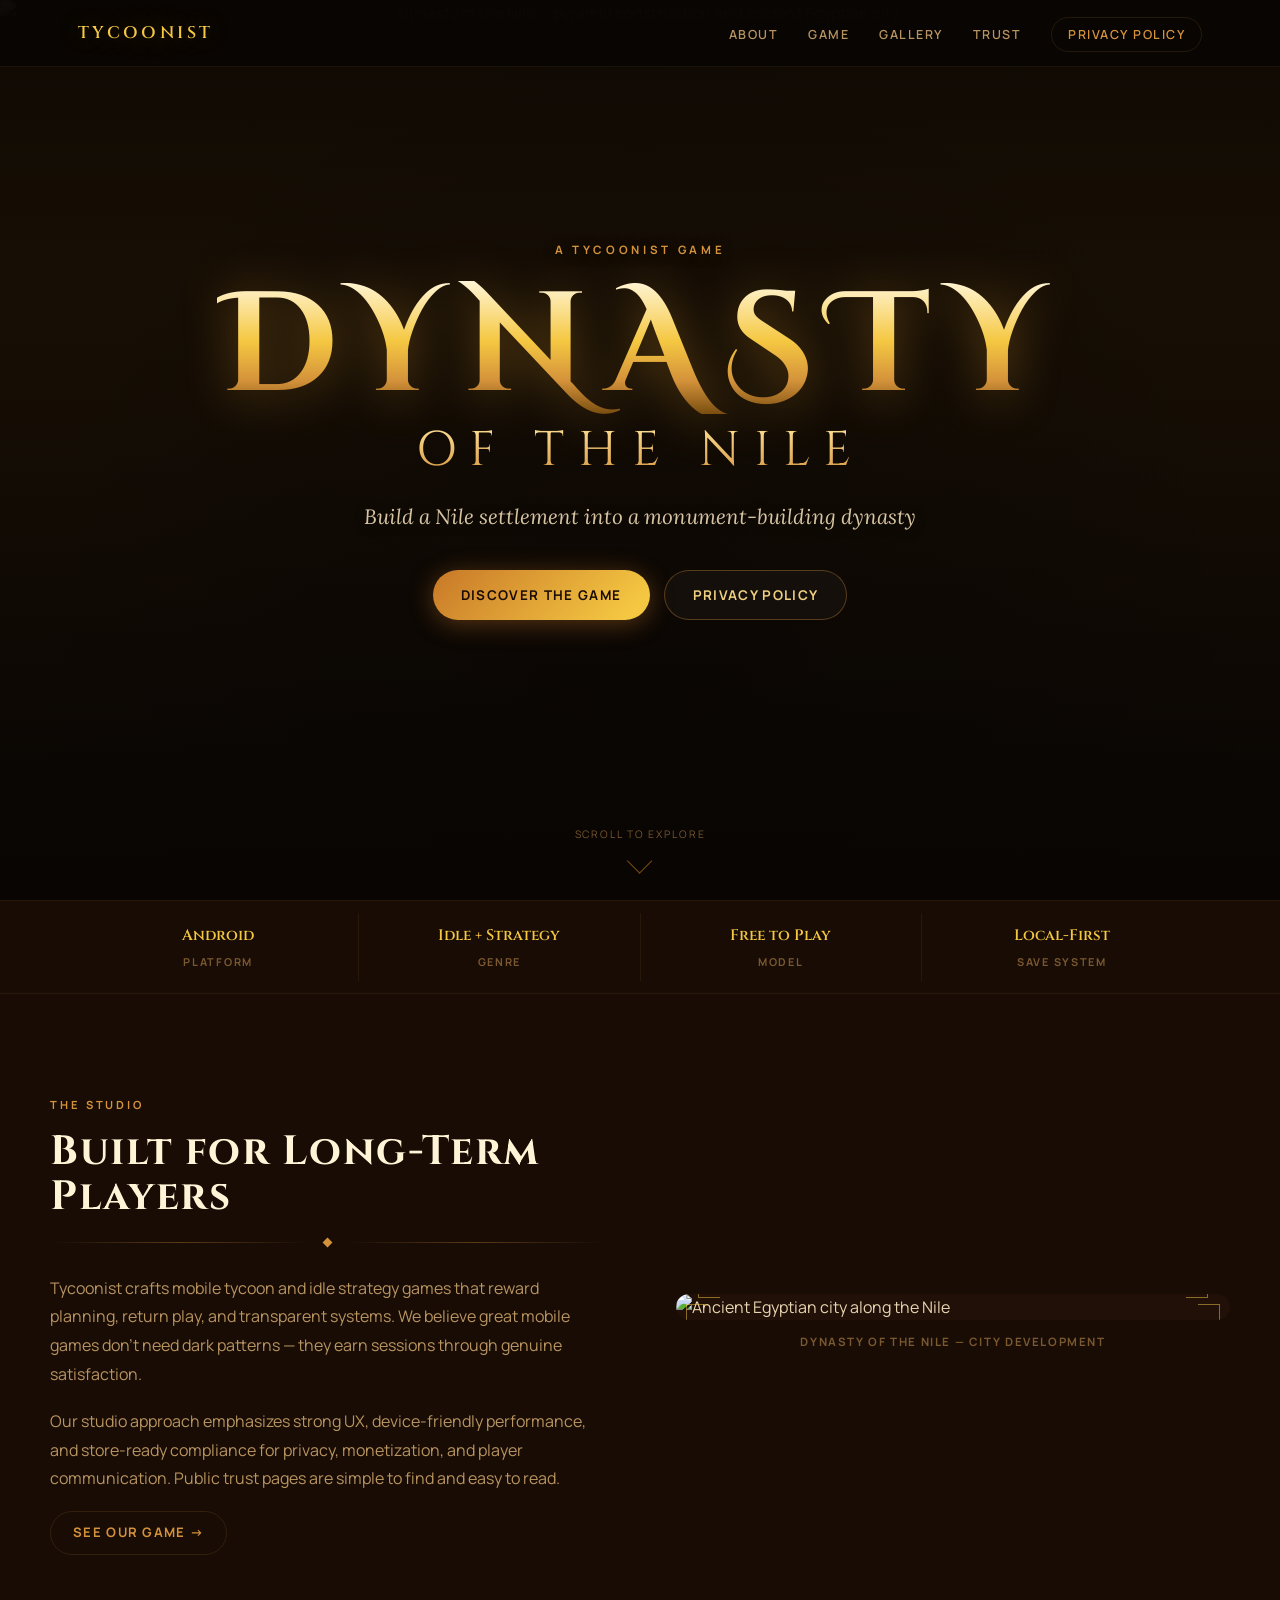
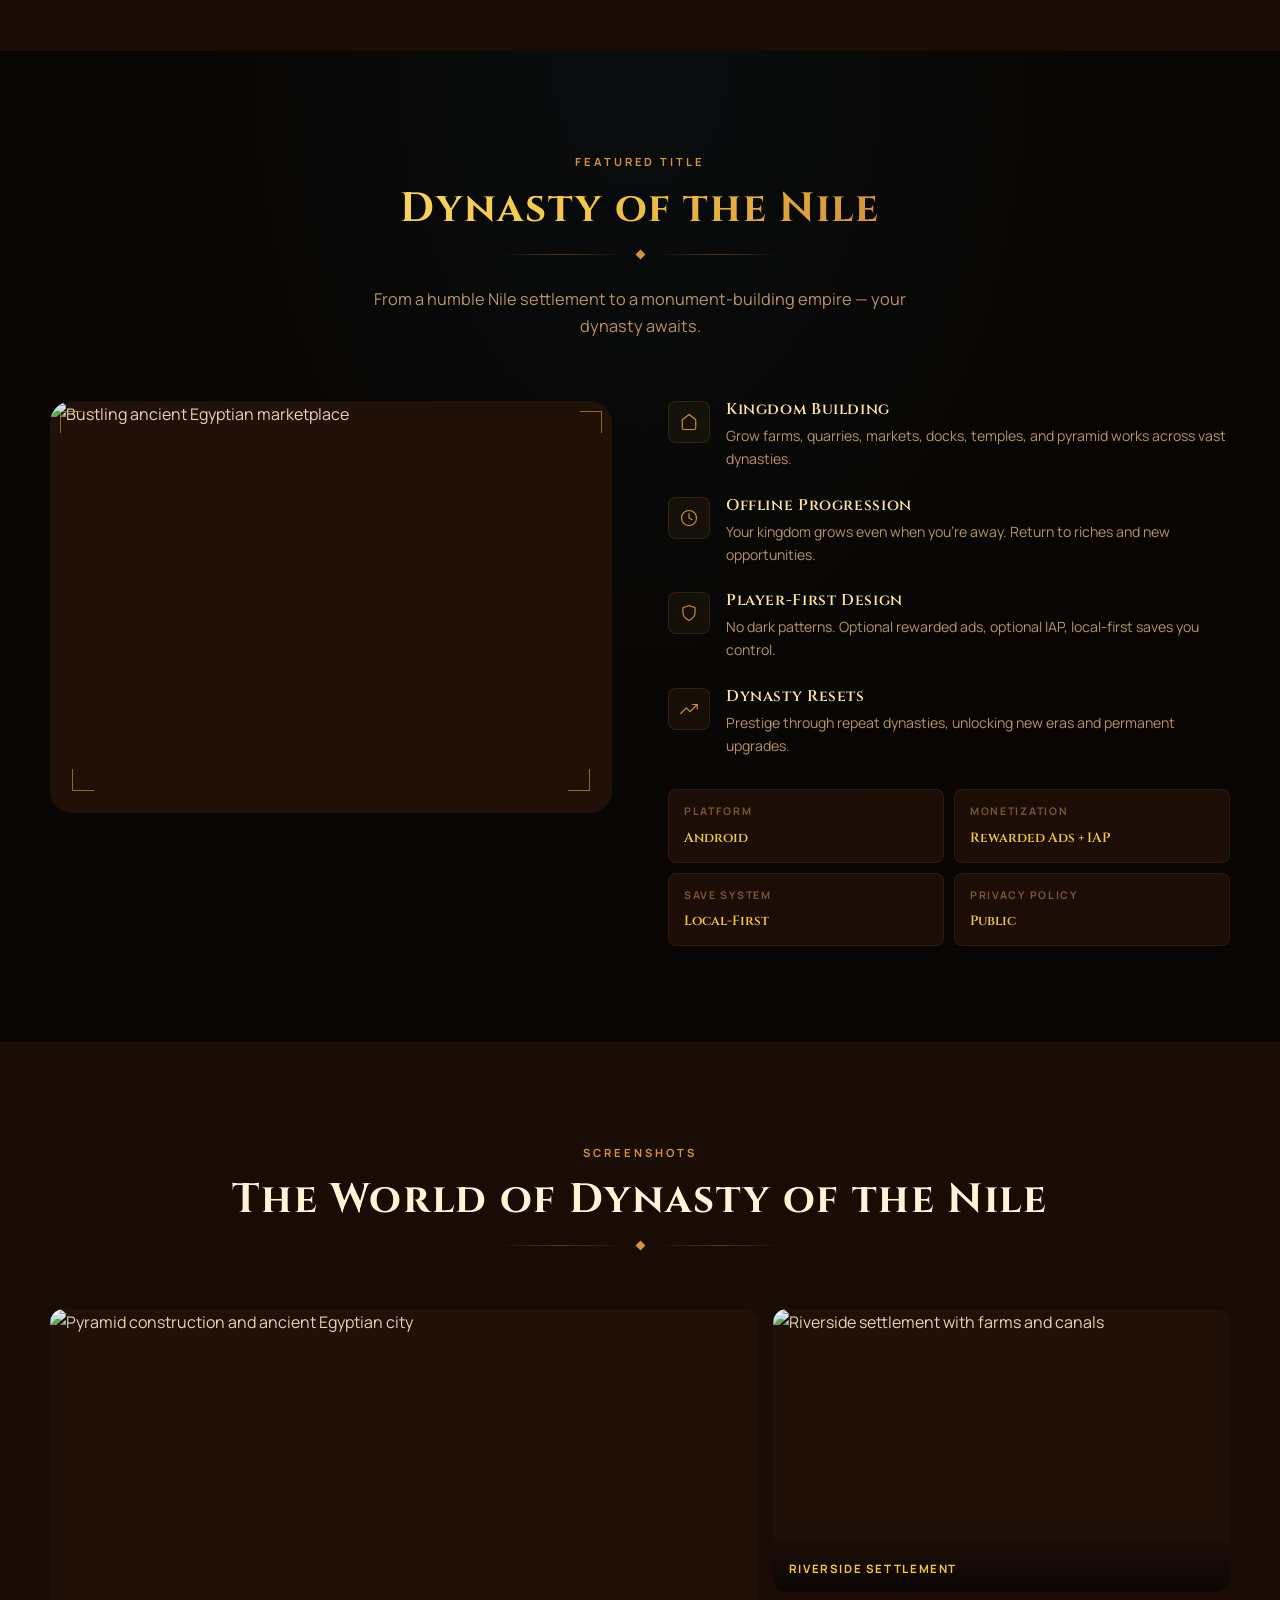
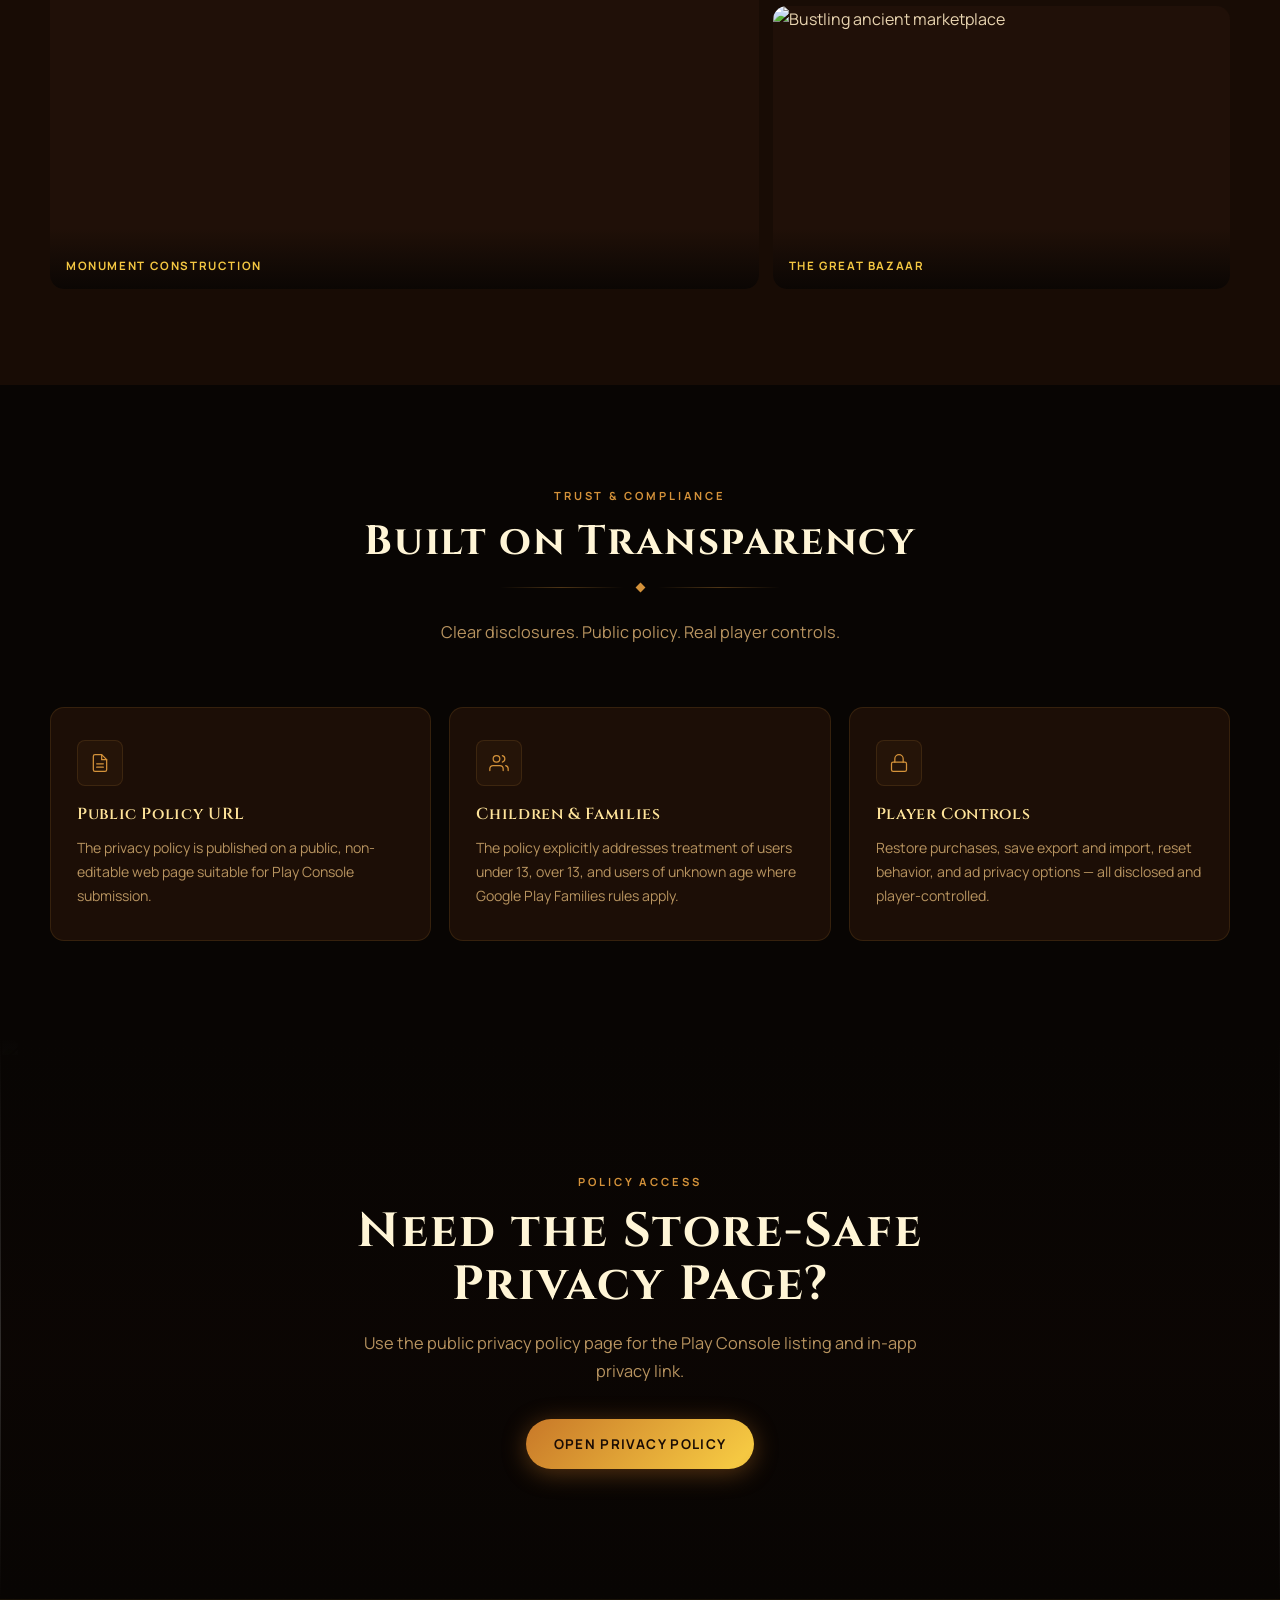
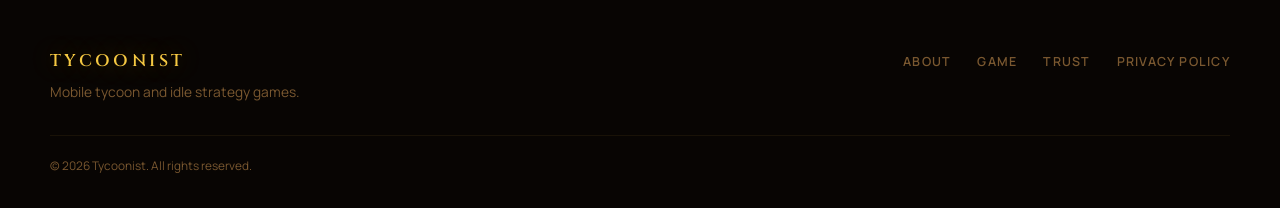
==== commit a56c8c5e: "Rename game from Pharaoh's Rise to Dynasty of the Nile Updated all references across index.html, pri" ====
--- a/index.html
+++ b/index.html
@@ -5,9 +5,9 @@
     <meta name="viewport" content="width=device-width, initial-scale=1.0" />
     <meta
       name="description"
-      content="Pharaoh's Rise — Build an ancient Egyptian empire from a Nile settlement to a monument-building dynasty. A mobile tycoon game by Tycoonist."
+      content="Dynasty of the Nile — Build an ancient Egyptian empire from a Nile settlement to a monument-building dynasty. A mobile tycoon game by Tycoonist."
     />
-    <title>Tycoonist — Pharaoh's Rise</title>
+    <title>Tycoonist — Dynasty of the Nile</title>
     <link rel="preconnect" href="https://fonts.googleapis.com" />
     <link rel="preconnect" href="https://fonts.gstatic.com" crossorigin />
     <link
@@ -41,7 +41,7 @@
       <div class="hero-image-wrap">
         <img
           src="./images/pyramid.jpg"
-          alt="Pharaoh's Rise — pyramid construction and ancient Egyptian city"
+          alt="Dynasty of the Nile — pyramid construction and ancient Egyptian city"
           class="hero-img"
         />
         <div class="hero-overlay"></div>
@@ -50,8 +50,8 @@
       <div class="hero-content">
         <p class="hero-eyebrow">A Tycoonist Game</p>
         <h1 class="hero-title">
-          <span class="hero-title-main">PHARAOH'S</span>
-          <span class="hero-title-sub">RISE</span>
+          <span class="hero-title-main">DYNASTY</span>
+          <span class="hero-title-sub">OF THE NILE</span>
         </h1>
         <p class="hero-tagline">Build a Nile settlement into a monument-building dynasty</p>
         <div class="hero-actions">
@@ -127,7 +127,7 @@
               <img src="./images/city.jpg" alt="Ancient Egyptian city along the Nile" />
               <div class="frame-corners" aria-hidden="true"></div>
             </div>
-            <p class="image-caption">Pharaoh's Rise — City Development</p>
+            <p class="image-caption">Dynasty of the Nile — City Development</p>
           </div>
 
         </div>
@@ -141,7 +141,7 @@
 
           <div class="section-header">
             <p class="section-eyebrow">Featured Title</p>
-            <h2 class="section-title gold-text">Pharaoh's Rise</h2>
+            <h2 class="section-title gold-text">Dynasty of the Nile</h2>
             <div class="ornament-divider centered" aria-hidden="true">
               <span></span>
               <span class="diamond"></span>
@@ -243,7 +243,7 @@
 
           <div class="section-header">
             <p class="section-eyebrow">Screenshots</p>
-            <h2 class="section-title">The World of Pharaoh's Rise</h2>
+            <h2 class="section-title">The World of Dynasty of the Nile</h2>
             <div class="ornament-divider centered" aria-hidden="true">
               <span></span>
               <span class="diamond"></span>
--- a/styles.css
+++ b/styles.css
@@ -377,10 +377,10 @@
 
 .hero-title-sub {
   font-family: "Cinzel", serif;
-  font-size: clamp(1.6rem, 5vw, 4.4rem);
+  font-size: clamp(1.2rem, 3.8vw, 3.4rem);
   font-weight: 400;
-  letter-spacing: 0.52em;
-  margin-top: 6px;
+  letter-spacing: 0.28em;
+  margin-top: 10px;
   background: linear-gradient(180deg, var(--gold-200) 0%, var(--gold-400) 100%);
   -webkit-background-clip: text;
   -webkit-text-fill-color: transparent;
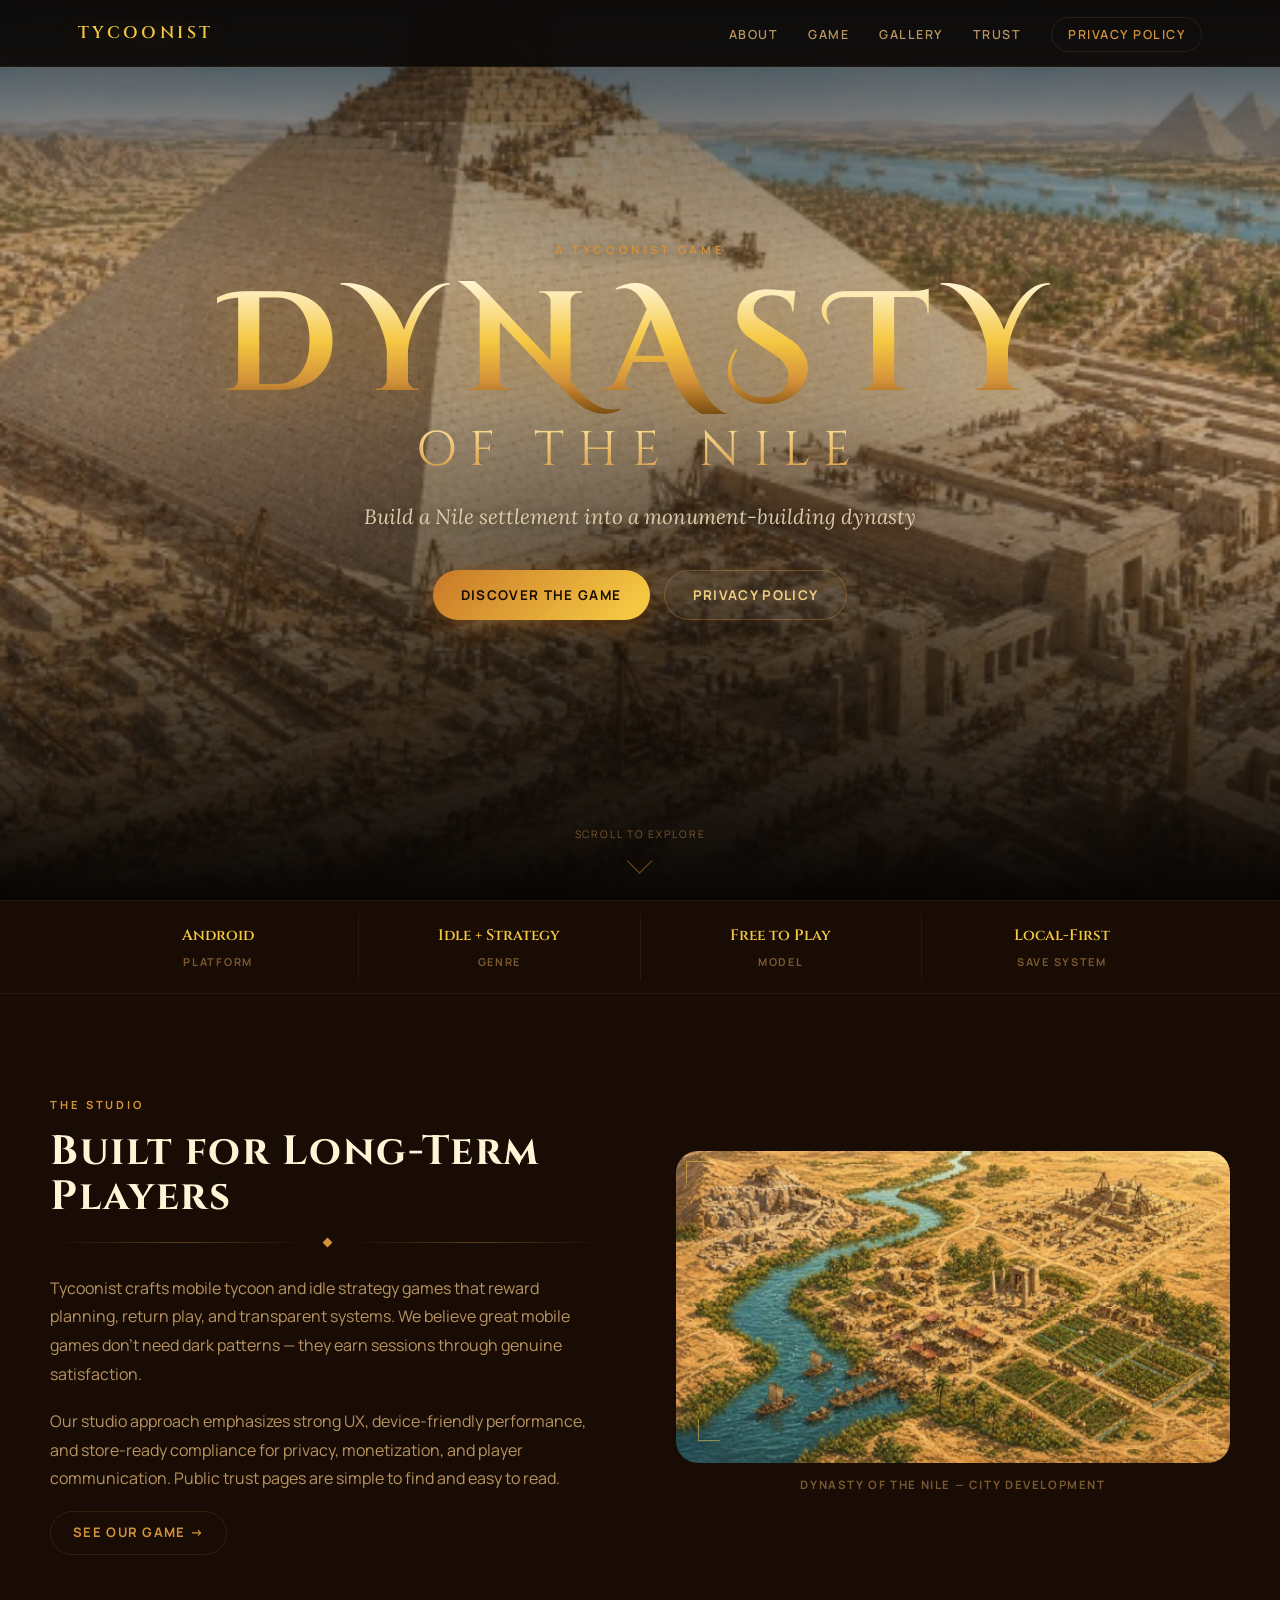
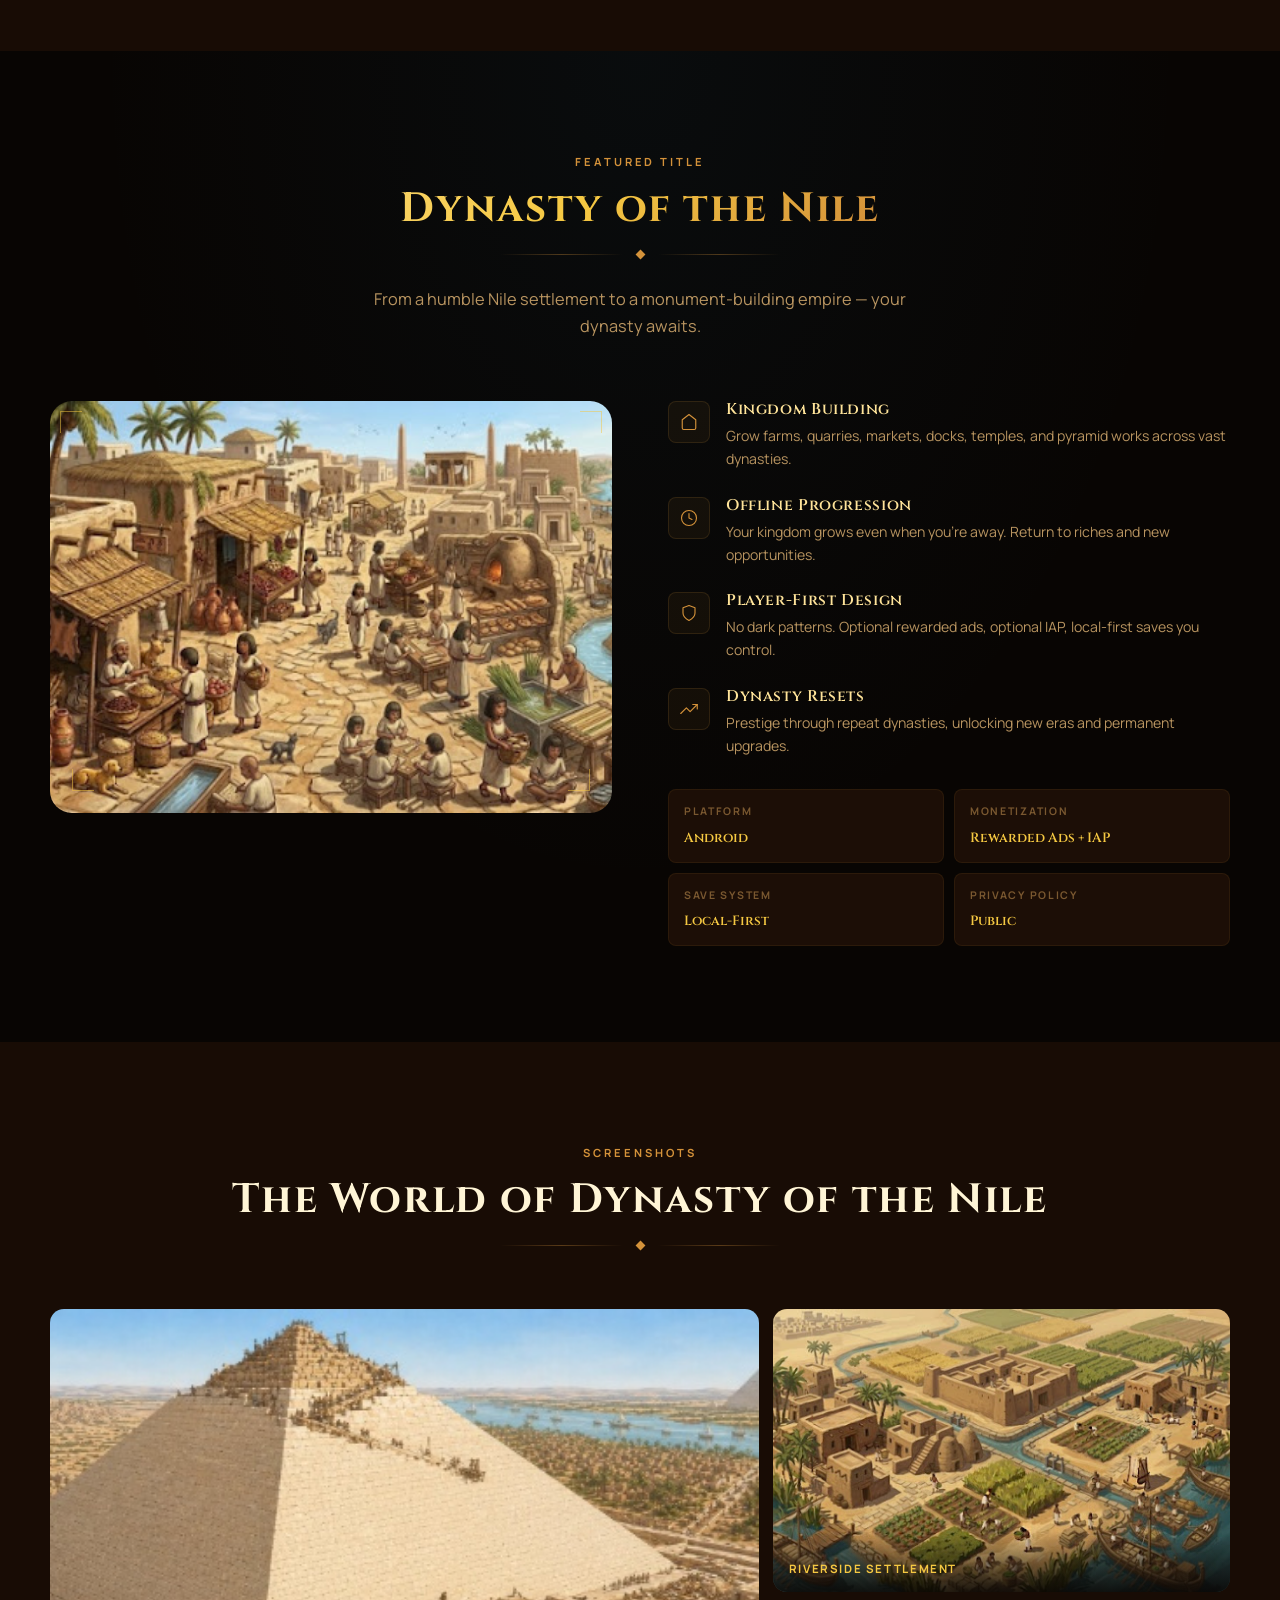
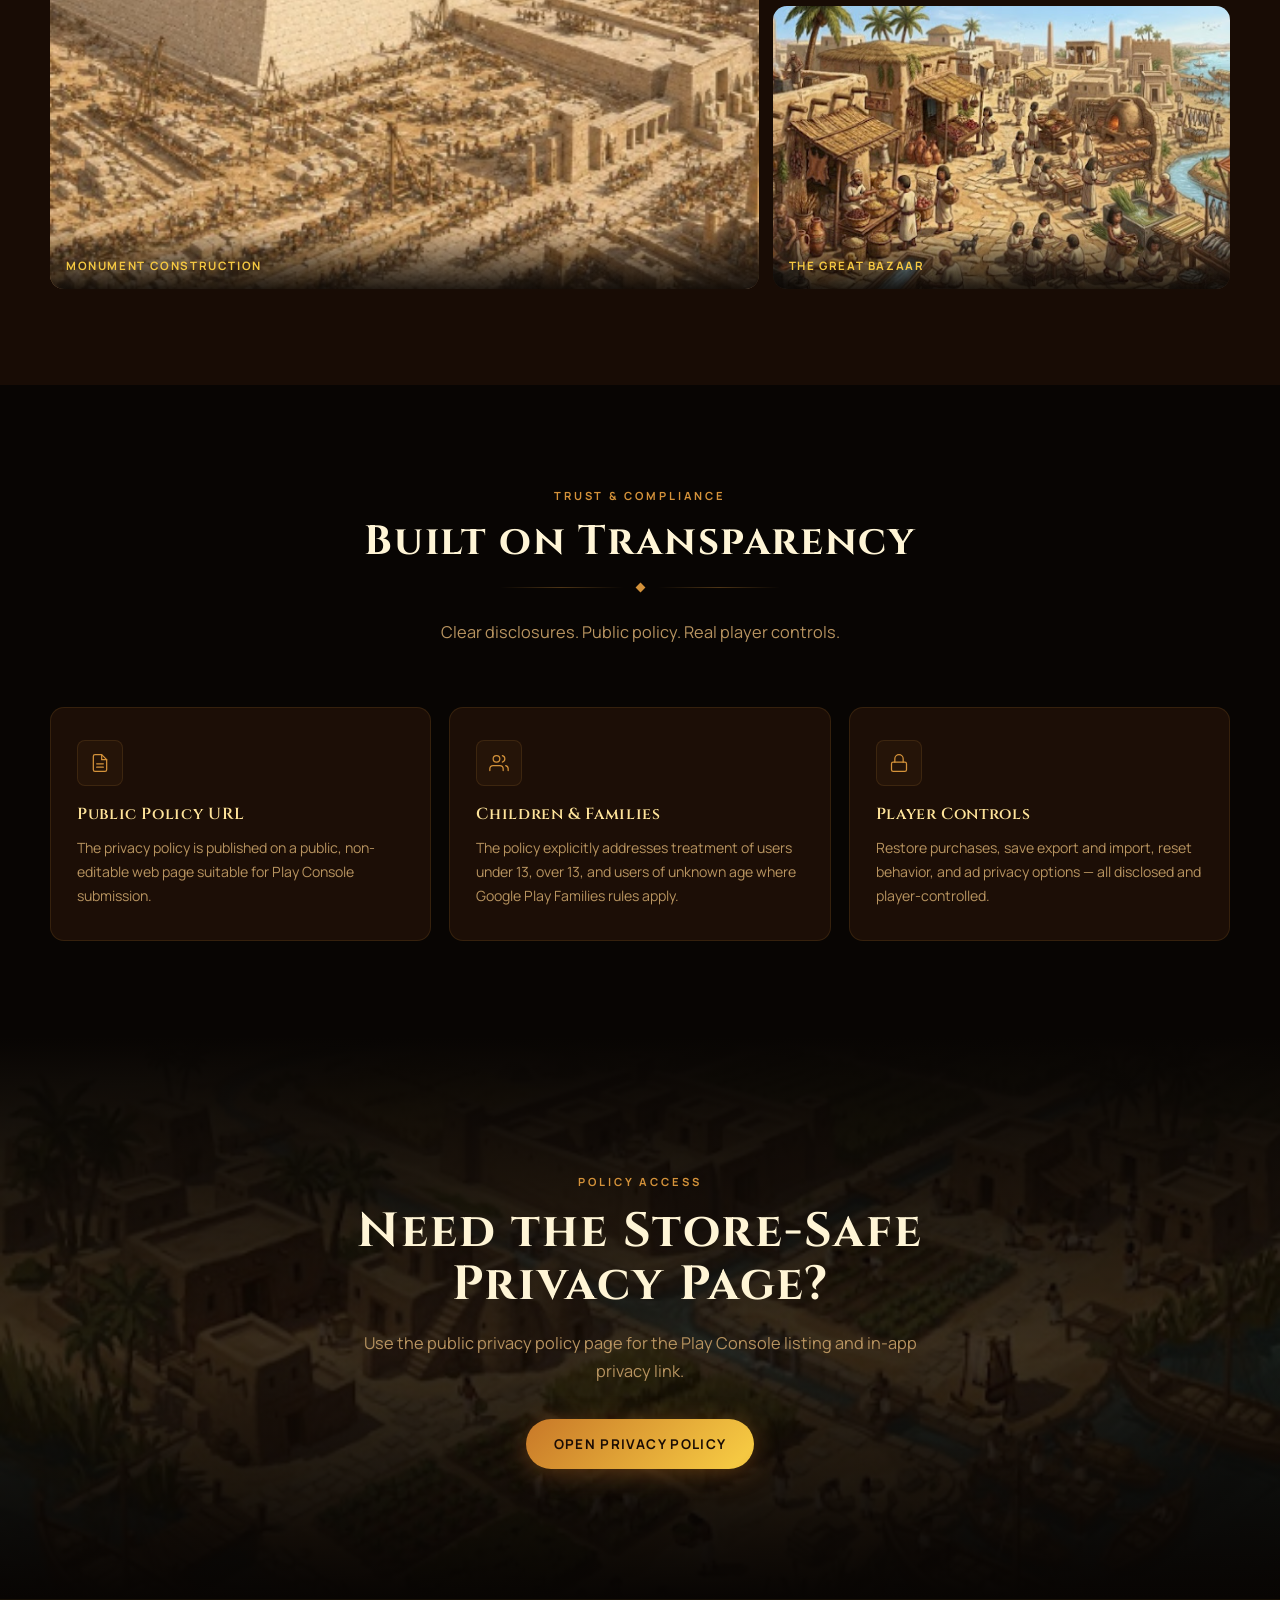
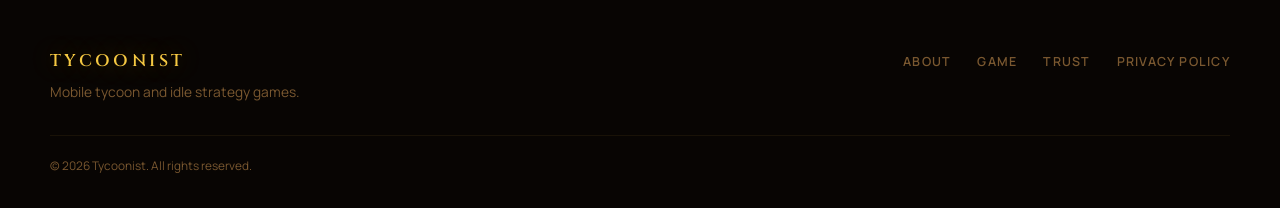
==== commit a3c2cb33: "Fix image paths — images are at root, not images/ subfolder https://claude.ai/code/session_01L5gr5JF" ====
--- a/index.html
+++ b/index.html
@@ -40,7 +40,7 @@
     <section class="hero" id="hero">
       <div class="hero-image-wrap">
         <img
-          src="./images/pyramid.jpg"
+          src="./pyramid.jpg"
           alt="Dynasty of the Nile — pyramid construction and ancient Egyptian city"
           class="hero-img"
         />
@@ -124,7 +124,7 @@
 
           <div class="about-visual">
             <div class="image-frame">
-              <img src="./images/city.jpg" alt="Ancient Egyptian city along the Nile" />
+              <img src="./city.jpg" alt="Ancient Egyptian city along the Nile" />
               <div class="frame-corners" aria-hidden="true"></div>
             </div>
             <p class="image-caption">Dynasty of the Nile — City Development</p>
@@ -156,7 +156,7 @@
 
             <div class="showcase-visual">
               <div class="image-frame image-frame-tall">
-                <img src="./images/marketplace.jpg" alt="Bustling ancient Egyptian marketplace" />
+                <img src="./marketplace.jpg" alt="Bustling ancient Egyptian marketplace" />
                 <div class="frame-corners" aria-hidden="true"></div>
               </div>
             </div>
@@ -253,15 +253,15 @@
 
           <div class="gallery-grid">
             <div class="gallery-item gallery-item-large">
-              <img src="./images/pyramid.jpg" alt="Pyramid construction and ancient Egyptian city" loading="lazy" />
+              <img src="./pyramid.jpg" alt="Pyramid construction and ancient Egyptian city" loading="lazy" />
               <div class="gallery-caption">Monument Construction</div>
             </div>
             <div class="gallery-item">
-              <img src="./images/settlement.jpg" alt="Riverside settlement with farms and canals" loading="lazy" />
+              <img src="./settlement.jpg" alt="Riverside settlement with farms and canals" loading="lazy" />
               <div class="gallery-caption">Riverside Settlement</div>
             </div>
             <div class="gallery-item">
-              <img src="./images/marketplace.jpg" alt="Bustling ancient marketplace" loading="lazy" />
+              <img src="./marketplace.jpg" alt="Bustling ancient marketplace" loading="lazy" />
               <div class="gallery-caption">The Great Bazaar</div>
             </div>
           </div>
@@ -334,7 +334,7 @@
       ============================================================ -->
       <section class="cta-section">
         <div class="cta-image-wrap" aria-hidden="true">
-          <img src="./images/settlement.jpg" alt="" />
+          <img src="./settlement.jpg" alt="" />
           <div class="cta-overlay"></div>
         </div>
         <div class="cta-content">
